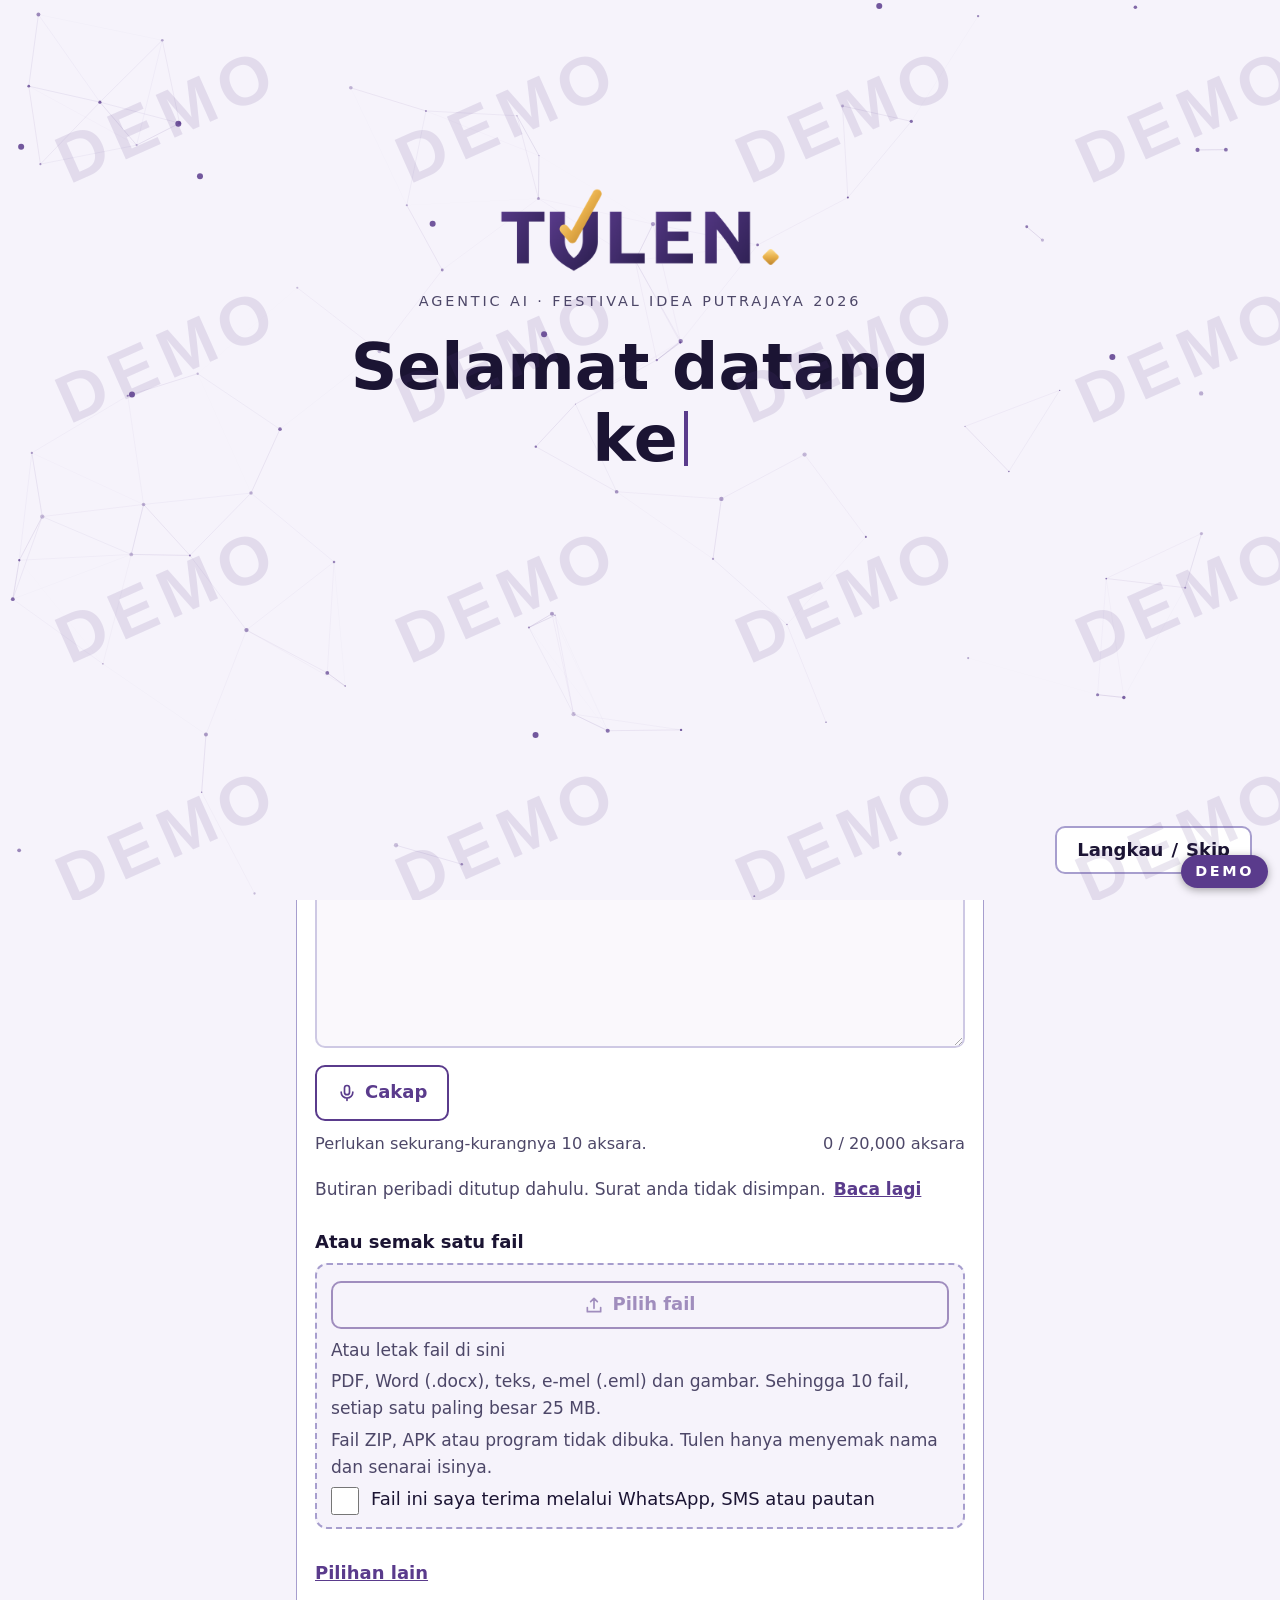
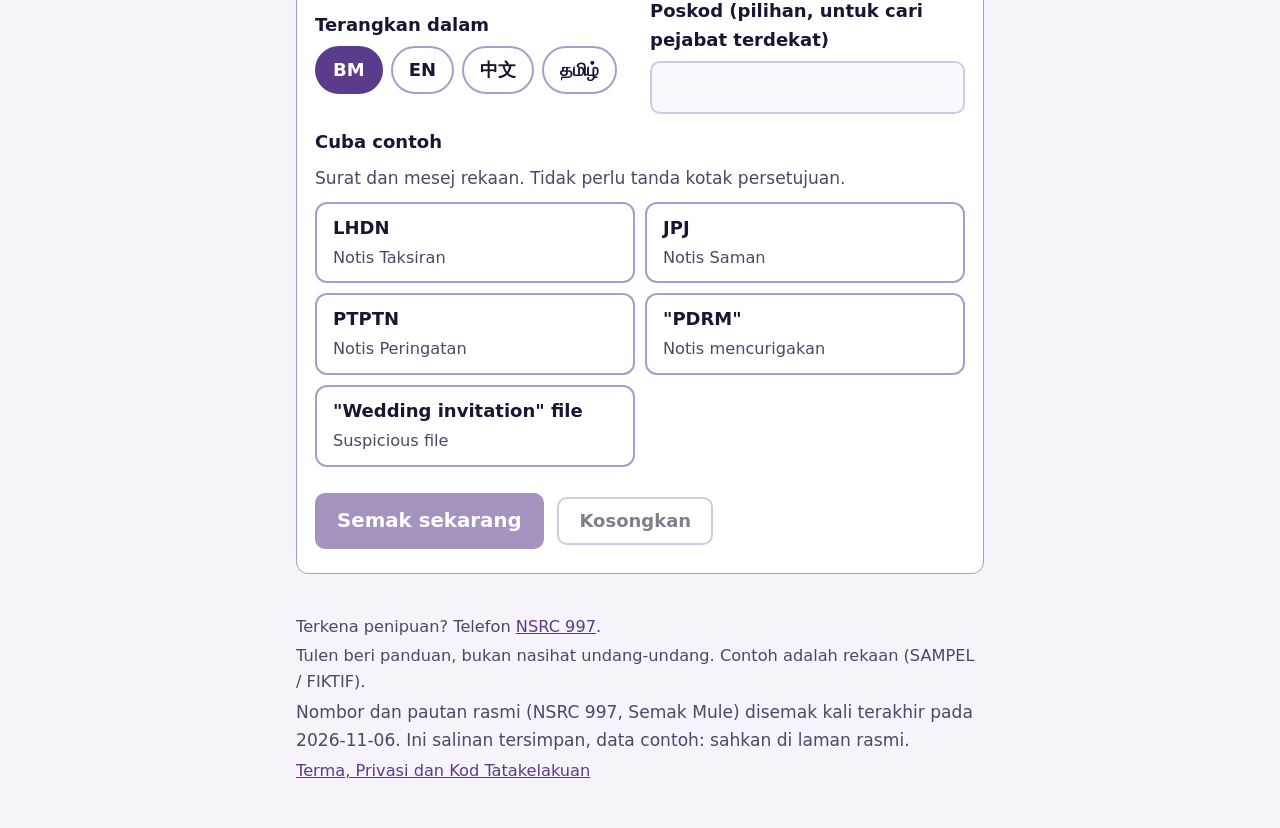
==== frontend/index.html @ dd9a8df6 "New Tulen wordmark logo, favicon set and share image; drop the name text next to the logo Header, in" ====
<!DOCTYPE html>
<html lang="ms" data-theme="light">
<head>
  <meta charset="UTF-8" />
  <meta name="viewport" content="width=device-width, initial-scale=1.0" />
  <title>Tulen</title>
  <meta name="description" content="Tampal surat, SMS atau WhatsApp yang merisaukan. Tulen cari tanda penipuan dan tunjuk apa yang perlu dibuat, dalam BM, English, 中文 atau தமிழ்." />
  <meta name="theme-color" content="#5a3b8c" />
  <link rel="manifest" href="manifest.webmanifest" />
  <meta property="og:type" content="website" />
  <meta property="og:site_name" content="Tulen" />
  <meta property="og:title" content="Tulen: semak surat dan mesej, kesan penipuan" />
  <meta property="og:description" content="Tampal surat, SMS atau WhatsApp yang merisaukan. Tulen cari tanda penipuan dan tunjuk apa yang perlu dibuat, dalam BM, English, 中文 atau தமிழ்." />
  <meta property="og:image" content="https://lkaixian.github.io/faham/assets/img/og-image.png" />
  <meta property="og:image:width" content="1200" />
  <meta property="og:image:height" content="630" />
  <meta property="og:image:alt" content="Logo Tulen: tulen atau tipu, semak dulu" />
  <meta property="og:url" content="https://lkaixian.github.io/faham/" />
  <meta name="twitter:card" content="summary_large_image" />
  <meta name="twitter:title" content="Tulen: semak surat dan mesej, kesan penipuan" />
  <meta name="twitter:description" content="Tampal surat, SMS atau WhatsApp yang merisaukan. Tulen cari tanda penipuan dan tunjuk apa yang perlu dibuat, dalam BM, English, 中文 atau தமிழ்." />
  <meta name="twitter:image" content="https://lkaixian.github.io/faham/assets/img/og-image.png" />
  <link rel="icon" href="assets/img/favicon-32.png" type="image/png" sizes="32x32" />
  <link rel="icon" href="assets/img/favicon-48.png" type="image/png" sizes="48x48" />
  <link rel="icon" href="assets/img/favicon-256.png" type="image/png" sizes="256x256" />
  <link rel="apple-touch-icon" href="assets/img/apple-touch-icon.png" />
  <link rel="stylesheet" href="assets/css/styles.css?v=5b8bf4bd" />
</head>
<body>
  <div id="intro" role="dialog" aria-modal="true" aria-label="Tulen">
    <canvas id="neural" aria-hidden="true"></canvas>
    <div class="intro-inner">
      <img class="logo logo-l" src="assets/img/tulen-wordmark-light.png" alt="Tulen logo" width="280" height="85" />
      <img class="logo logo-d" src="assets/img/tulen-wordmark-dark.png" alt="Tulen logo" width="280" height="85" />
      <div class="intro-kicker">Agentic AI · Festival Idea Putrajaya 2026</div>
      <h1 class="intro-title" aria-live="polite"><span id="typed"></span><span class="caret" aria-hidden="true"></span></h1>
      <p class="intro-sub" id="introSub"><b>Tulen atau tipu? Semak dulu.</b><br /><span lang="en">Is this letter or message genuine? Check it, see the evidence, and know what to do next.</span></p>
      <div class="intro-boot" id="boot" aria-hidden="true"></div>
      <div class="intro-actions" id="introActions">
        <button class="btn btn-primary btn-big" id="enterBtn" type="button"><span lang="ms">Masuk</span> / <span lang="en">Enter</span></button>
      </div>
    </div>
    <button class="btn btn-quiet skip-link" id="skipIntro" type="button"><span lang="ms">Langkau</span> / <span lang="en">Skip</span></button>
  </div>
  <a class="skip" href="#main" data-i18n="skip"></a>

  <header class="top">
    <div class="wrap bar">
      <a class="brand" href="#check"><img class="logo logo-l" src="assets/img/tulen-wordmark-light.png" alt="Tulen logo" width="132" height="40" /><img class="logo logo-d" src="assets/img/tulen-wordmark-dark.png" alt="Tulen logo" width="132" height="40" /></a>
      <div class="ctrls">
        <div class="chips uilang" id="uiChips" role="group" data-i18n-aria="ui_lang"></div>
        <div class="tools">
          <button class="btn btn-quiet" id="seniorBtn" type="button" aria-pressed="false">
            <svg viewBox="0 0 24 24" aria-hidden="true"><path d="M5 19 10 5h2l5 14M7 14h8M19 8v6m-3-3h6"/></svg>
            <span id="seniorLbl"></span>
          </button>
          <button class="btn btn-quiet" id="themeBtn" type="button" aria-pressed="false">
            <svg viewBox="0 0 24 24" aria-hidden="true"><path d="M21 13A9 9 0 1 1 11 3a7 7 0 0 0 10 10z"/></svg>
            <span id="themeLbl"></span>
          </button>
          <button class="btn btn-quiet" id="voiceBtn" type="button" aria-pressed="true">
            <svg viewBox="0 0 24 24" aria-hidden="true"><path d="M11 5 6 9H2v6h4l5 4V5z"/><path d="M15.5 8.5a5 5 0 0 1 0 7M19 5a10 10 0 0 1 0 14"/></svg>
            <span id="voiceLbl"></span>
          </button>
        </div>
      </div>
      <span class="mode" id="mode" role="status"></span>
    </div>
    <nav class="wrap" data-i18n-aria="nav_label">
      <a href="#check" data-i18n="nav_check"></a>
      <a href="#practice" data-i18n="nav_practice"></a>
      <a href="#dictionary" data-i18n="nav_dict"></a>
      <a href="#family" data-i18n="nav_family"></a>
      <a href="#call" data-i18n="nav_call"></a>
      <a href="#connect" data-i18n="nav_connect"></a>
      <a href="#about" data-i18n="nav_about"></a>
      <button class="btn paid-btn" id="paidBtn" type="button" data-i18n="pd_btn"></button>
    </nav>
  </header>

  <main class="wrap" id="main" tabindex="-1">

    <!-- ===== CHECK ===== -->
    <section class="view" id="view-check">
      <div id="checker">
        <div class="senior-banner" id="seniorBanner" role="group"><p id="seniorMsg"></p><button class="btn btn-secondary" id="seniorBannerBtn" type="button"></button></div>
        <h1 tabindex="-1" data-i18n="c_h1"></h1>
        <p class="lead" data-i18n="c_lead"></p>

        <div class="note warn" id="offlineNote" hidden><b data-i18n="off_b"></b> <span data-i18n="off_t"></span></div>

        <ol class="hint" id="hint">
          <li data-i18n="hint1"></li>
          <li data-i18n="hint2"></li>
          <li data-i18n="hint3"></li>
        </ol>

        <form id="form" class="card" novalidate>
          <label for="pasteBox" data-i18n="f_paste"></label>
          <textarea id="pasteBox" rows="7" maxlength="20000" aria-describedby="vhint cnt" data-i18n-ph="f_ph"></textarea>
          <button class="btn btn-secondary mic" id="micBtn" type="button" aria-pressed="false"><svg viewBox="0 0 24 24" aria-hidden="true"><rect x="9" y="3" width="6" height="11" rx="3"/><path d="M5 11a7 7 0 0 0 14 0M12 18v3"/></svg><span></span></button>
          <div class="meta"><span class="vh" id="vhint" role="status"></span><span class="cnt" id="cnt"></span></div>
          <p class="muted priv"><span data-i18n="f_priv"></span> <a href="#about" data-i18n="f_priv_a"></a></p>

          <!-- UPLOAD_START -->
          <span class="label" id="upLbl" data-i18n="f_file"></span>
          <div class="drop" id="drop" role="group" aria-labelledby="upLbl">
            <div class="upbtns">
              <button class="btn btn-secondary" id="chooseBtn" type="button"><svg viewBox="0 0 24 24" aria-hidden="true"><path d="M12 16V4m0 0-4 4m4-4 4 4M4 15v5h16v-5"/></svg><span data-i18n="u_choose"></span></button>
              <button class="btn btn-secondary photo-btn" id="photoBtn" type="button"><svg viewBox="0 0 24 24" aria-hidden="true"><path d="M4 8h3l2-3h6l2 3h3v12H4z"/><circle cx="12" cy="13" r="3.5"/></svg><span data-i18n="u_photo"></span></button>
            </div>
            <p class="muted dropnote" data-i18n="u_drop"></p>
            <p class="muted" id="upTypes"></p>
            <p class="muted" data-i18n="u_file_note"></p>
            <label class="tick"><input type="checkbox" id="viaChat" /><span data-i18n="u_chat"></span></label>
            <input type="file" id="fileBox" multiple hidden />
            <input type="file" id="photoBox" accept="image/*" capture="environment" hidden />
          </div>
          <ul class="files" id="fileList"></ul>
          <!-- UPLOAD_END -->

          <details class="ex" id="exBox">
          <summary data-i18n="ex_sum"></summary>
          <div class="row2">
            <div>
              <span class="label" id="langLbl" data-i18n="f_explain"></span>
              <div class="chips" id="langChips" role="group" aria-labelledby="langLbl"></div>
              <p class="muted" id="detectNote" role="status"></p>
            </div>
            <div>
              <label for="postBox" data-i18n="f_post"></label>
              <input type="text" id="postBox" inputmode="numeric" pattern="[0-9]{1,5}" maxlength="5" autocomplete="postal-code" />
            </div>
          </div>
          <span class="label" data-i18n="ex_h"></span>
          <p class="muted" data-i18n="ex_note"></p>
          <div class="examples" id="examples"></div>
          </details>

          <div class="consent" id="consentBlock" hidden>
            <label class="tick"><input type="checkbox" id="consentBox" /><span data-i18n="consent_t"></span></label>
            <details class="more">
              <summary data-i18n="priv_sum"></summary>
              <p data-i18n="priv_p"></p>
            </details>
          </div>

          <div class="errbox">
            <p class="err" id="formErr" role="alert"></p>
            <button class="btn btn-secondary" id="retryBtn" type="button" hidden data-i18n="btn_retry"></button>
          </div>
          <button class="btn btn-primary btn-big" id="checkBtn" type="submit" data-i18n="btn_check"></button>
          <button class="btn btn-quiet" id="clearInput" type="button" data-i18n="btn_clear"></button>
        </form>

        <div class="busy" id="busy" hidden>
          <p id="busyTxt" role="status"></p>
          <ol class="stages" id="stages" aria-hidden="true"></ol>
          <div class="prog" id="prog" hidden>
            <div class="bar-track" id="progBar" role="progressbar" aria-valuemin="0" aria-valuemax="100" aria-valuenow="0" aria-labelledby="busyTxt"><i id="progFill"></i></div>
            <p class="prog-pct" id="progPct" aria-hidden="true">0%</p>
            <ol class="prog-steps" id="progSteps"></ol>
          </div>
        </div>

      </div>

      <!-- result -->
      <div id="result" hidden></div>
    </section>

    <!-- ===== PRACTICE ===== -->
    <section class="view" id="view-practice" hidden>
      <h1 tabindex="-1" data-i18n="p_h1"></h1>
      <p class="lead" data-i18n="p_lead"></p>
      <div class="card">
        <p class="muted" id="pCount" role="status"></p>
        <div class="sms" id="pCard" lang="ms"></div>
        <div class="choices" id="pChoices">
          <button class="btn btn-secondary btn-big" type="button" data-a="legit" data-i18n="p_real"></button>
          <button class="btn btn-secondary btn-big" type="button" data-a="scam" data-i18n="p_scam"></button>
        </div>
        <div id="pFeedback" aria-live="polite"></div>
      </div>
      <div class="card">
        <p><b id="pScore">0 / 0</b> <span data-i18n="p_round"></span></p>
        <button class="btn btn-quiet" id="pRestart" type="button" data-i18n="p_new"></button>
      </div>
    </section>

    <!-- ===== DICTIONARY ===== -->
    <section class="view" id="view-dictionary" hidden>
      <h1 tabindex="-1" data-i18n="d_h1"></h1>
      <p class="lead" data-i18n="d_lead"></p>
      <div class="card">
        <h2 class="h3"><span data-i18n="d_level"></span> <span id="lvlName"></span></h2>
        <div class="bar-track" aria-hidden="true"><i id="lvlBar"></i></div>
        <p class="muted" id="lvlNext"></p>
        <p class="muted" data-i18n="d_earn"></p>
      </div>
      <label for="glossSearch" data-i18n="d_search"></label>
      <input type="search" id="glossSearch" data-i18n-ph="d_ph" />
      <p class="muted" id="glossCount" role="status"></p>
      <div id="glossGrid" class="gloss"></div>
    </section>

    <!-- ===== FAMILY ===== -->
    <section class="view" id="view-family" hidden>
      <h1 tabindex="-1" data-i18n="fa_h1"></h1>
      <p class="lead" data-i18n="fa_lead"></p>
      <div class="note"><b data-i18n="fa_note_b"></b> <span data-i18n="fa_note"></span></div>
      <div class="card">
        <label for="fLetter" data-i18n="fa_letter"></label>
        <select id="fLetter"></select>
        <label for="fLang" data-i18n="fa_lang"></label>
        <select id="fLang"></select>
        <p class="muted" id="fNote"></p>
        <h2 class="h3" data-i18n="fa_msg_h"></h2>
        <div class="msg" id="fMsg" lang="ms"></div>
        <button class="btn btn-primary" id="fCopy" type="button"><span data-i18n="fa_copy"></span></button>
        <button class="btn btn-secondary speak" id="fSpeak" type="button"><svg viewBox="0 0 24 24" aria-hidden="true"><path d="M11 5 6 9H2v6h4l5 4V5z"/><path d="M15.5 8.5a5 5 0 0 1 0 7M19 5a10 10 0 0 1 0 14"/></svg><span></span></button>
        <p class="muted" id="fVnote" role="status"></p>
      </div>
    </section>

    <!-- ===== CALL ===== -->
    <section class="view" id="view-call" hidden>
      <h1 tabindex="-1" data-i18n="cl_h1"></h1>
      <p class="lead" data-i18n="cl_lead"></p>
      <div id="callBody"></div>
    </section>

    <!-- ===== CONNECT ===== -->
    <section class="view" id="view-connect" hidden>
      <h1 tabindex="-1" data-i18n="cn_h1"></h1>
      <p class="lead" data-i18n="cn_lead"></p>
      <div id="connectBody"></div>
    </section>

    <!-- ===== ABOUT ===== -->
    <section class="view" id="view-about" hidden>
      <h1 tabindex="-1" data-i18n="a_h1"></h1>
      <p class="note warn" id="aboutReview" hidden data-i18n="a_review"></p>

      <h2 data-i18n="a_do_h"></h2>
      <p data-i18n="a_do_p"></p>

      <h2 data-i18n="a_cant_h"></h2>
      <ul>
        <li data-i18n="a_cant1"></li>
        <li data-i18n="a_cant2"></li>
        <li data-i18n="a_cant3"></li>
        <li data-i18n="a_cant4"></li>
      </ul>

      <h2 data-i18n="a_how_h"></h2>
      <p data-i18n="a_how_p"></p>
      <p><b data-i18n="a_signs_b"></b></p>
      <ul>
        <li data-i18n="a_sg1"></li>
        <li data-i18n="a_sg2"></li>
        <li data-i18n="a_sg3"></li>
        <li data-i18n="a_sg4"></li>
        <li data-i18n="a_sg5"></li>
        <li data-i18n="a_sg6"></li>
      </ul>
      <p data-i18n="a_three"></p>
      <p data-i18n="a_limits"></p>

      <h2 data-i18n="a_data_h"></h2>
      <ul>
        <li data-i18n="a_dt1"></li>
        <li data-i18n="a_dt2"></li>
        <li data-i18n="a_dt3"></li>
        <li data-i18n="a_dt4"></li>
        <li data-i18n="a_dt5"></li>
        <li data-i18n="a_dt7"></li>
      </ul>
      <button class="btn btn-secondary" id="clearData" type="button" data-i18n="a_clear"></button>
      <button class="btn btn-quiet" id="obAgain" type="button" data-i18n="ob_again"></button>
      <p class="muted" id="clearMsg" role="status"></p>

      <h2 id="privacy" data-i18n="pv_h"></h2>
      <ul>
        <li data-i18n="pv_1"></li>
        <li data-i18n="pv_2"></li>
        <li data-i18n="pv_3"></li>
        <li data-i18n="pv_4"></li>
        <li data-i18n="pv_5"></li>
        <li data-i18n="pv_6"></li>
      </ul>
      <p class="muted" data-i18n="pv_upd"></p>

      <h2 data-i18n="a_guid_h"></h2>
      <p data-i18n="a_guid_p"></p>

      <div class="note bad">
        <b data-i18n="a_paid_b"></b> <span data-i18n="a_paid"></span> <a href="tel:997">997</a>.
      </div>
    </section>
  </main>

  <footer class="wrap foot">
    <p><span data-i18n="foot_scam"></span> <a href="tel:997">NSRC 997</a>.</p>
    <p data-i18n="foot_disc"></p>
    <p class="muted" data-i18n="foot_src"></p>
    <p><a href="terms.html" data-i18n="tm_h1"></a></p>
    <div id="seniorFootBox" hidden><button class="btn btn-quiet" id="seniorFoot" type="button"></button></div>
  </footer>
  <dialog id="msgDlg" aria-labelledby="msgDlgH">
    <h2 id="msgDlgH"></h2>
    <div id="msgDlgBody"></div>
    <button class="btn btn-primary" id="msgDlgClose" type="button"></button>
  </dialog>
  <dialog id="exitDlg" aria-labelledby="exitDlgH">
    <h2 id="exitDlgH"></h2>
    <p id="exitDlgP"></p>
    <button class="btn btn-primary" id="exitStay" type="button" autofocus></button>
    <button class="btn btn-quiet" id="exitGo" type="button"></button>
  </dialog>
  <div class="ob" id="ob" role="dialog" aria-modal="true" aria-labelledby="obH" hidden></div>
  <div id="paid" role="dialog" aria-modal="true" aria-labelledby="pdH" hidden></div>
  <div id="toast" role="status" aria-live="polite"></div>

  <script src="assets/js/config.js?v=6788caad"></script>
  <script src="assets/js/data.js?v=9c902970"></script>
  <script src="assets/js/i18n.js?v=7ab87ffe"></script>
  <script src="assets/js/app.js?v=0f1fd268"></script>
  <script src="assets/js/intro.js?v=a92e6fae"></script>
</body>
</html>
---- frontend/assets/css/styles.css ----
/* Design decisions (public-service tool; ENERGY 1 / RHYTHM 2 / MOTION 1). One reason each.
   - System font stack: loads instantly on cheap phones, no third-party request, device fonts cover BM, Chinese and Tamil.
   - 18px base and 1.6 line height: older readers on small screens.
   - One deep teal accent (7:1 on white): calm and institutional; used only for actions, links and focus.
   - Red, amber and green-grey are reserved for verdicts and always sit beside an icon and words, never color alone.
   - Flat cards with one 12px radius, only around groups of related fields; the page itself stays plain.
   - Single 720px column, no sidebar or grid: one task per screen, easy to read aloud and to follow with a screen reader.
   - No gradients, blur, orbs or emoji; icons are inline SVG using currentColor so they follow the theme.
   - Tap targets are at least 48px (seniors, shaky hands) so thumbs and shaky hands hit them first time.
   - Motion (dial 2): short opacity fades between pages, one 220ms rise for the result, one ring on the verdict, smooth accordions,
     press feedback, toast fade, a calm 4-stage progress bar. Each explains state or confirms an action. All off under prefers-reduced-motion.
   - Dark theme is a swap of the color tokens below, not a second design.
*/
:root {
  --bg: #f6f3fb; --surface: #ffffff; --text: #1b1433; --muted: #4d4768; --line: #a79ece;
  --accent: #5a3b8c; --on-accent: #ffffff; --link: #5a3b8c; --plum: #2a1e4d; --lavender: #8b7cc7;
  --bad: #a3190f; --bad-bg: #fdecea; --warn: #7a4b00; --warn-bg: #fff3d1; --ok: #1d5a3a; --ok-bg: #e6f2ec;
  --r: 12px; --font: system-ui, -apple-system, "Segoe UI", Roboto, "Noto Sans", "Noto Sans SC", "PingFang SC", "Microsoft YaHei", "Noto Sans Tamil", "Latha", "Nirmala UI", sans-serif;
}
[data-theme="dark"] {
  --bg: #0e0b1d; --surface: #1a1433; --text: #ece9f7; --muted: #b7b0d6; --line: #675c9c;
  --accent: #a99be0; --on-accent: #150f2b; --link: #c9c2e3; --plum: #2a1e4d; --lavender: #8b7cc7;
  --bad: #ffb4ab; --bad-bg: #3b1a18; --warn: #ffd27a; --warn-bg: #3a2c0a; --ok: #8fdcb0; --ok-bg: #12301f;
}
* { box-sizing: border-box; }
html { font-size: 18px; -webkit-text-size-adjust: 100%; }
html { interpolate-size: allow-keywords; }
html[lang="zh"] body { line-height: 1.7; }
html[lang="ta"] body { line-height: 1.85; }
html[lang="ta"] h1 { font-size: 1.45rem; }
html[lang="ta"] h1, html[lang="ta"] h2 { line-height: 1.45; }
html[lang="ta"] .btn, html[lang="ta"] .chip, html[lang="ta"] .top nav a { line-height: 1.5; }
body { margin: 0; background: var(--bg); color: var(--text); font: 1rem/1.6 var(--font); }
[hidden] { display: none !important; }
a { color: var(--link); }
h1 { font-size: 1.7rem; line-height: 1.25; margin: 1.2rem 0 .5rem; }
h2 { font-size: 1.3rem; line-height: 1.3; margin: 1.8rem 0 .6rem; }
h2.h3 { font-size: 1.1rem; margin: .2rem 0 .6rem; }
p { margin: .5rem 0; }
.alt { display: block; font-size: 1.05rem; font-weight: 500; color: var(--muted); }
.lead { font-size: 1.05rem; }
.muted { color: var(--muted); font-size: .95rem; }
.wrap { max-width: 720px; margin: 0 auto; padding: 0 16px; }
.skip { position: absolute; left: -999px; top: 8px; background: var(--accent); color: var(--on-accent); padding: 10px 14px; border-radius: 8px; z-index: 10; }
.skip:focus { left: 8px; }
:focus-visible { outline: 3px solid var(--accent); outline-offset: 2px; }
[data-theme="dark"] :focus-visible { outline-color: #fff; }
main { padding-bottom: 32px; }
main:focus { outline: none; }
h1:focus, h2:focus { outline: none; }

/* header */
.top { background: var(--surface); border-bottom: 3px solid var(--lavender); }
.bar { display: flex; align-items: center; gap: 10px; min-height: 56px; flex-wrap: wrap; padding-block: 12px 8px; }
.brand { font-weight: 800; font-size: 1.3rem; letter-spacing: .04em; color: var(--accent); text-decoration: none; min-height: 48px; display: inline-flex; align-items: center; }
.brand { margin-right: auto; gap: 10px; }
.logo { height: 40px; width: auto; display: block; }
.logo-d, [data-theme="dark"] .logo-l { display: none; }
[data-theme="dark"] .logo-d { display: block; }
.mode { order: 3; flex-basis: 100%; display: flex; flex-wrap: wrap; gap: 6px; font-size: .85rem; color: var(--muted); padding-bottom: 6px; }
.pill { display: inline-flex; align-items: center; gap: 6px; padding: 2px 10px; border: 1px solid var(--line); border-radius: 999px; background: var(--bg); color: var(--text); }
.pill i { width: 9px; height: 9px; border-radius: 50%; background: var(--muted); flex: none; }
.pill[data-s="on"] i { background: var(--ok); }
.pill[data-s="off"] i { background: var(--warn); }
.top nav { display: flex; flex-wrap: wrap; gap: 4px; padding-bottom: 8px; }
.top nav a { min-height: 48px; display: inline-flex; align-items: center; padding: 0 12px; border-radius: 8px; text-decoration: none; color: var(--text); font-weight: 600; }
.top nav a[aria-current="page"] { background: var(--accent); color: var(--on-accent); }

/* buttons */
.btn { font: inherit; font-weight: 600; min-height: 48px; padding: 0 20px; border-radius: 10px; border: 2px solid transparent; cursor: pointer; display: inline-flex; align-items: center; justify-content: center; gap: 8px; margin: 6px 8px 6px 0; text-align: center; }
.btn svg { width: 20px; height: 20px; fill: none; stroke: currentColor; stroke-width: 2; stroke-linecap: round; stroke-linejoin: round; }
.btn-primary { background: var(--accent); color: var(--on-accent); }
.btn-secondary { background: transparent; color: var(--link); border-color: var(--accent); }
.btn-quiet { background: transparent; color: var(--text); border-color: var(--line); min-height: 48px; }
.btn-big { min-height: 56px; font-size: 1.1rem; }
.btn:disabled { opacity: .55; cursor: not-allowed; }
.bar .btn { margin: 0; }
.ctrls { display: flex; flex-direction: column; align-items: flex-end; gap: 6px; flex: 1 1 0; min-width: 0; }
.tools { display: flex; flex-wrap: wrap; justify-content: flex-end; gap: 6px; }   /* Easy mode, theme and voice stay together on their own row */
.ctrls .btn { min-height: 44px; padding: 0 12px; gap: 6px; }
@media (max-width: 520px) { .ctrls { flex-basis: 100%; align-items: flex-start; } .tools { justify-content: flex-start; } }
.uilang { gap: 6px; }
.uilang .chip { min-width: 44px; padding: 0 10px; }

/* form */
.card { background: var(--surface); border: 1px solid var(--line); border-radius: var(--r); padding: 18px; margin: 16px 0; }
label, .label { display: block; font-weight: 600; margin: 14px 0 6px; }
label:first-child { margin-top: 0; }
textarea, input[type="text"], input[type="search"], select { width: 100%; font: inherit; color: var(--text); background: var(--bg); border: 2px solid var(--line); border-radius: 10px; padding: 10px 12px; min-height: 48px; }
textarea { resize: vertical; }
input[type="file"] { width: 100%; font: inherit; }
input[type="file"]::file-selector-button { font: inherit; font-weight: 600; min-height: 48px; margin-right: 12px; padding: 0 16px; border-radius: 10px; border: 2px solid var(--accent); background: transparent; color: var(--link); cursor: pointer; }
textarea:disabled, input:disabled, select:disabled { opacity: .55; }
.row2 { display: grid; gap: 0 20px; }
@media (min-width: 600px) { .row2 { grid-template-columns: 1fr 1fr; } }
.chips { display: flex; flex-wrap: wrap; gap: 8px; }
.chip { font: inherit; font-weight: 600; min-height: 48px; min-width: 56px; padding: 0 16px; border-radius: 999px; border: 2px solid var(--line); background: transparent; color: var(--text); cursor: pointer; }
.chip[aria-pressed="true"] { background: var(--accent); border-color: var(--accent); color: var(--on-accent); }
.consent { margin-top: 16px; }
.tick { display: flex; gap: 12px; align-items: flex-start; font-weight: 400; margin: 0; }
.tick input { width: 28px; height: 28px; flex: none; margin: 2px 0 0; accent-color: var(--accent); }
.more { margin: 8px 0 0 40px; }
.more summary, details.more summary { cursor: pointer; min-height: 48px; display: flex; align-items: center; color: var(--link); text-decoration: underline; font-weight: 600; }
.err { color: var(--bad); font-weight: 600; margin: 12px 0 4px; }
.err:empty { display: none; }
.errbox .btn { margin-top: 0; }
.meta { display: flex; justify-content: space-between; gap: 12px; font-size: .9rem; margin: 4px 0 0; }
.vh { color: var(--muted); } .vh.warn { color: var(--warn); font-weight: 600; } .vh.good { color: var(--ok); }
.cnt { color: var(--muted); white-space: nowrap; }
textarea[aria-invalid="true"] { border-color: var(--warn); }
.hint { display: flex; flex-wrap: wrap; gap: 8px 20px; list-style: none; counter-reset: h; padding: 0; margin: 12px 0; }
.hint li { counter-increment: h; display: flex; align-items: center; gap: 8px; font-weight: 600; }
.hint li::before { content: counter(h); flex: none; width: 28px; height: 28px; border-radius: 50%; background: var(--accent); color: var(--on-accent); display: inline-flex; align-items: center; justify-content: center; font-size: .9rem; }

/* staged progress and skeletons */
.busy { padding: 8px 0 16px; }
.busy p { font-weight: 600; margin: 8px 0; }
.stages { list-style: none; display: grid; grid-template-columns: repeat(4, 1fr); gap: 6px; padding: 0; margin: 8px 0 14px; }
.stages li { border-top: 6px solid var(--line); padding-top: 4px; font-size: .85rem; color: var(--muted); transition: border-color .4s, color .4s; }
.stages li.done { border-color: var(--accent); }
.stages li.now { border-color: var(--accent); color: var(--text); font-weight: 700; }
.skel { height: 16px; border-radius: 8px; background: var(--line); opacity: .5; margin: 10px 0; animation: pulse 1.4s ease-in-out infinite; }
.skel.s2 { width: 80%; } .skel.s3 { width: 60%; }
@keyframes pulse { 50% { opacity: .22; } }
.note { border-left: 6px solid var(--accent); background: var(--surface); padding: 12px 16px; border-radius: 0 var(--r) var(--r) 0; margin: 16px 0; }
.note.warn { border-color: var(--warn); background: var(--warn-bg); color: var(--warn); }
.note.bad { border-color: var(--bad); background: var(--bad-bg); color: var(--bad); }
.note.bad a { color: inherit; font-weight: 700; }

/* examples */
details.ex { margin: 20px 0; }
details.ex > summary { cursor: pointer; min-height: 48px; display: flex; align-items: center; font-weight: 600; color: var(--link); text-decoration: underline; }
.examples { display: grid; gap: 10px; }
@media (min-width: 600px) { .examples { grid-template-columns: 1fr 1fr; } }
.example { font: inherit; text-align: left; min-height: 64px; padding: 10px 16px; border-radius: var(--r); border: 2px solid var(--line); background: var(--surface); color: var(--text); cursor: pointer; }
.example b { display: block; }
.example span { color: var(--muted); font-size: .9rem; }
.example:hover { border-color: var(--accent); }

/* verdict */
.verdict { display: flex; gap: 14px; align-items: flex-start; padding: 18px; border-radius: var(--r); border: 2px solid var(--c); border-left-width: 10px; background: var(--cb); color: var(--c); margin: 12px 0; }
.verdict svg, .ob-ico svg { width: 44px; height: 44px; flex: none; fill: none; stroke: currentColor; stroke-width: 2; stroke-linecap: round; stroke-linejoin: round; }
.verdict h1 { margin: 0 0 4px; font-size: 1.45rem; color: var(--c); }
.verdict p { margin: 0; color: var(--text); }
.v-likely_scam { --c: var(--bad); --cb: var(--bad-bg); }
.v-caution { --c: var(--warn); --cb: var(--warn-bg); }
.v-no_signals { --c: var(--ok); --cb: var(--ok-bg); }
.verdict.fresh { animation: ring .9s ease-out 1; }
@keyframes ring { from { box-shadow: 0 0 0 0 color-mix(in srgb, var(--c) 45%, transparent); } to { box-shadow: 0 0 0 10px transparent; } }
.rbar { position: sticky; top: 0; z-index: 5; display: flex; gap: 8px; padding: 8px 0; background: var(--bg); border-bottom: 1px solid var(--line); }
.rbar .btn { margin: 0; flex: 1; min-width: 0; padding: 0 12px; }
.vnote:empty { display: none; }
.next { border-width: 2px; border-color: var(--accent); }
.next-step { font-size: 1.15rem; font-weight: 600; margin: 4px 0 8px; }
.next .btn { margin-bottom: 0; }
.tag { display: inline-block; font-size: .8rem; font-weight: 700; border: 1px solid currentColor; border-radius: 6px; padding: 0 8px; margin-right: 8px; }

/* expandable groups */
details.grp { background: var(--surface); border: 1px solid var(--line); border-radius: var(--r); margin: 12px 0; }
details.grp > summary { list-style: none; cursor: pointer; min-height: 56px; padding: 0 18px; display: flex; align-items: center; justify-content: space-between; gap: 12px; }
details.grp > summary::-webkit-details-marker { display: none; }
details.grp > summary h2 { margin: 0; font-size: 1.15rem; }
details.grp > summary::after { content: ""; flex: none; width: .55em; height: .55em; border: solid var(--accent); border-width: 0 3px 3px 0; transform: rotate(45deg); transition: transform .2s; }
details.grp[open] > summary::after { transform: rotate(-135deg); }
.gbody { padding: 0 18px 14px; }
.gbody .btn { margin-bottom: 0; }

/* lists */
.reasons { list-style: none; padding: 0; margin: 0; }
.reasons li { display: flex; gap: 12px; padding: 12px 0; border-bottom: 1px solid var(--line); }
.reasons li:last-child { border: 0; }
.reasons svg { width: 26px; height: 26px; flex: none; fill: none; stroke: currentColor; stroke-width: 2; stroke-linecap: round; stroke-linejoin: round; margin-top: 2px; }
.r-risk svg, .r-risk .rk { color: var(--bad); }
.r-ok svg, .r-ok .rk { color: var(--ok); }
.r-info svg, .r-info .rk { color: var(--muted); }
.rk { display: block; font-weight: 700; font-size: .85rem; text-transform: uppercase; letter-spacing: .04em; }
ol.steps { padding-left: 1.4rem; margin: 8px 0; }
ol.steps li { padding: 4px 0 4px 4px; }
ol.steps li::marker { font-weight: 700; color: var(--accent); }
.facts { display: flex; flex-wrap: wrap; gap: 8px; margin: 12px 0; }
.fact { border: 1px solid var(--line); border-radius: 10px; padding: 6px 12px; background: var(--bg); }
.fact span { display: block; font-size: .8rem; color: var(--muted); }
.fact b { overflow-wrap: anywhere; }
.seg { display: flex; gap: 8px; margin: 8px 0; }
.seg .chip { flex: 1; border-radius: 10px; }
pre.draft, .msg { white-space: pre-wrap; overflow-wrap: anywhere; font: inherit; background: var(--bg); border: 1px solid var(--line); border-radius: 10px; padding: 12px; margin: 8px 0; }
.src { font-size: .9rem; color: var(--muted); margin-top: 12px; }
details.trace { border: 1px solid var(--line); border-radius: var(--r); background: var(--surface); padding: 0 16px; margin: 20px 0; }
details.trace summary { cursor: pointer; min-height: 48px; display: flex; align-items: center; font-weight: 600; }
.trace-list { list-style: none; padding: 0; font-size: .9rem; }
.trace-list li { padding: 6px 0; border-top: 1px solid var(--line); overflow-wrap: anywhere; }
.trace-list li.flag { color: var(--bad); }

/* practice, dictionary */
.sms { background: var(--bg); border: 1px solid var(--line); border-radius: 10px; padding: 14px; margin: 8px 0 12px; overflow-wrap: anywhere; }
.sms .from { font-size: .9rem; color: var(--muted); margin-bottom: 6px; }
.choices { display: flex; flex-wrap: wrap; gap: 4px; }
.choices .btn { flex: 1; min-width: 140px; }
.fb { border-left: 6px solid var(--c); background: var(--cb); padding: 12px 16px; border-radius: 0 var(--r) var(--r) 0; margin-top: 12px; }
.fb.right { --c: var(--ok); --cb: var(--ok-bg); }
.fb.wrong { --c: var(--bad); --cb: var(--bad-bg); }
.fb h3 { margin: 0 0 6px; font-size: 1.1rem; color: var(--c); }
.fb ul { margin: 6px 0; padding-left: 1.2rem; }
.bar-track { height: 12px; background: var(--bg); border: 1px solid var(--line); border-radius: 999px; overflow: hidden; }
.bar-track i { display: block; height: 100%; width: 0; background: var(--accent); }
.gloss { display: grid; gap: 10px; }
@media (min-width: 600px) { .gloss { grid-template-columns: 1fr 1fr; } }
.term { border: 1px solid var(--line); border-radius: var(--r); background: var(--surface); padding: 12px 16px; }
.term b { font-size: 1.1rem; }
.term small { display: block; color: var(--muted); }
.term.locked { background: transparent; border-style: dashed; color: var(--muted); }
.foot { padding: 20px 16px 40px; color: var(--muted); font-size: .9rem; }
.foot p { margin: 4px 0; }
#toast { position: fixed; left: 50%; bottom: 16px; transform: translate(-50%, 12px); max-width: 92vw; background: var(--text); color: var(--bg); padding: 12px 18px; border-radius: 10px; font-weight: 600; opacity: 0; pointer-events: none; z-index: 20; transition: opacity .2s, transform .2s; }
#toast.show { opacity: 1; transform: translate(-50%, 0); }

/* motion: purposeful only */
.view:not([hidden]), #checker:not([hidden]) { animation: fade .18s ease-out; }
#result:not([hidden]) { animation: rise .22s ease-out; }
@keyframes fade { from { opacity: 0; } }
@keyframes rise { from { opacity: 0; transform: translateY(8px); } }
.btn, .chip, .example { transition: transform .1s, background-color .15s, border-color .15s; }
.btn:active:not(:disabled), .chip:active, .example:active { transform: scale(.97); }
details.grp::details-content { height: 0; overflow: clip; transition: height .22s ease, content-visibility .22s allow-discrete; }
details.grp[open]::details-content { height: auto; }

@media (prefers-reduced-motion: reduce) {
  *, *::before, *::after { animation: none !important; transition: none !important; scroll-behavior: auto !important; }
  details.grp::details-content { transition: none; }
  #toast { transform: translateX(-50%); }
}

/* step flow and welcome dialog: one idea per screen, large targets */
.priv { display: flex; flex-wrap: wrap; align-items: center; gap: 0 8px; }
.priv a { display: inline-flex; align-items: center; min-height: 48px; font-weight: 600; }
.stepbar { margin: 12px 0 4px; }
.stepbar p { margin: 0 0 6px; font-weight: 700; }
.dots { display: flex; gap: 8px; list-style: none; padding: 0; margin: 0; }
.dots li { flex: 1; height: 8px; border-radius: 4px; background: var(--line); }
.dots li.on { background: var(--accent); }
.step { font-size: 1.1rem; }
.step .next-step { font-size: 1.3rem; }
.snav { display: flex; gap: 10px; margin: 16px 0; }
.snav .btn { flex: 1; margin: 0; min-height: 56px; font-size: 1.1rem; padding: 0 10px; }
.snav .btn-secondary { white-space: nowrap; }
.snav .btn-primary { flex: 1.6; }
.tap { width: 100%; margin: 12px 0 0; }
.alink { margin: 4px 0 0; }
.step details.more { margin: 8px 0 0; }
.ob { position: fixed; inset: 0; z-index: 30; background: var(--bg); overflow-y: auto; }
.ob .wrap { padding-top: 12px; }
.ob-ico { color: var(--accent); }
.ob-ico svg { width: 56px; height: 56px; }
.ob h2 { margin: 8px 0 8px; font-size: 1.5rem; }
.ob ul.ob-list { padding-left: 1.3rem; margin: 8px 0; font-size: 1.1rem; }
.ob ul.ob-list li { padding: 6px 0; }
.ob .tick { margin-top: 14px; }
.ob details.more { margin: 8px 0 0; }
.ob details.more > div { padding: 0 0 8px; }
.ob .call { display: flex; width: 100%; text-decoration: none; margin: 8px 0; }
@media (max-width: 420px) { .ob .chip { min-width: 48px; padding: 0 12px; } }
.step h2 { margin: 0 0 .6rem; font-size: 1.3rem; }
.ob .snav { position: sticky; bottom: 0; background: var(--bg); padding: 10px 0; margin: 0; border-top: 1px solid var(--line); }

/* files, summary list and Connect page: same tokens, same 48px targets */
.drop { border: 2px dashed var(--line); border-radius: var(--r); padding: 12px 14px; background: var(--bg); transition: border-color .15s, background-color .15s; }
.drop.over { border-color: var(--accent); background: var(--surface); }
.upbtns { display: flex; flex-wrap: wrap; gap: 4px; }
.upbtns .btn { flex: 1 1 200px; margin: 4px 0; }
.dropnote { margin: 4px 0 0; }
.drop .muted { margin: 4px 0; }
@media (pointer: coarse) { .dropnote { display: none; } }
@media (pointer: fine) { .photo-btn { display: none; } }
.files, .flist { list-style: none; padding: 0; margin: 10px 0 0; }
.file { display: flex; align-items: center; gap: 12px; padding: 10px 12px; margin: 8px 0; border: 1px solid var(--line); border-radius: var(--r); background: var(--surface); flex-wrap: wrap; }
.file.bad { border-color: var(--bad); }
.fico { flex: none; color: var(--accent); }
.fico svg, .fitem > svg { width: 36px; height: 36px; flex: none; fill: none; stroke: currentColor; stroke-width: 2; stroke-linecap: round; stroke-linejoin: round; }
.finfo { flex: 1 1 100px; min-width: 0; display: grid; gap: 2px; }
.finfo b, .fname { overflow-wrap: anywhere; }
.finfo .err { margin: 2px 0 0; font-size: .95rem; }
.file .btn { margin: 0; flex: none; padding: 0 12px; min-height: 48px; }
.file .btn svg { width: 18px; height: 18px; }
progress { width: 100%; height: 10px; accent-color: var(--accent); }
.eyebrow { margin: 14px 0 0; font-weight: 700; color: var(--muted); text-transform: uppercase; letter-spacing: .04em; font-size: .85rem; }
.bigsum { font-size: 1.6rem; margin: 4px 0 8px; }
.flist li { margin: 10px 0; }
.fitem { display: flex; gap: 14px; align-items: center; width: 100%; min-height: 64px; padding: 12px 14px; text-align: left; font: inherit; color: var(--c); background: var(--cb); border: 2px solid var(--c); border-left-width: 10px; border-radius: var(--r); }
button.fitem { cursor: pointer; }
.fitem > span { display: grid; gap: 2px; min-width: 0; color: var(--text); }
.fitem b { color: var(--c); }
.fitem .why { margin-top: 4px; }
.v-skip { --c: var(--muted); --cb: var(--surface); }
.fname { font-weight: 400; }
.na { margin: 8px 0 0; padding: 12px 14px; border: 1px dashed var(--line); border-radius: 10px; color: var(--muted); }
.copybox { display: block; width: 100%; font: inherit; color: var(--text); background: var(--bg); border: 2px solid var(--line); border-radius: 10px; padding: 10px 12px; min-height: 48px; }
.code { font: .85rem/1.5 ui-monospace, Consolas, monospace; resize: vertical; }
#connectBody .btn-big { display: flex; text-decoration: none; margin: 12px 0 8px; }
#connectBody .card .btn { margin-top: 10px; }
.embed-note { margin: 8px 0 0; }
body[data-embed] main { padding-bottom: 8px; }
body[data-embed] h1 { margin-top: .6rem; }
.na b { display: block; }

/* message pane beside the result: evidence marks (risk / good sign / note) and the original file */
.hl { border-radius: 4px; padding: 1px 3px; color: var(--text); }
.hl-risk { background: var(--bad-bg); box-shadow: inset 0 -2px 0 var(--bad); }
.hl-ok { background: var(--ok-bg); box-shadow: inset 0 -2px 0 var(--ok); }
.hl-info { background: var(--warn-bg); box-shadow: inset 0 -2px 0 var(--warn); }
mark.hl.pulse { animation: markflash 1.4s ease-out; }
@keyframes markflash { 0%, 40% { outline: 3px solid var(--accent); outline-offset: 2px; } 100% { outline: 3px solid transparent; outline-offset: 2px; } }
.doclegend { display: flex; flex-wrap: wrap; gap: 8px; margin: 8px 0; font-size: .85rem; }
.doctext { white-space: pre-wrap; word-break: break-word; font: inherit; line-height: 1.7; margin: 0; padding: 12px; border: 1px solid var(--line); border-radius: 10px; max-height: 70vh; overflow: auto; }
.orig { width: 100%; border: 1px solid var(--line); border-radius: 10px; }
iframe.orig { height: 70vh; }
img.orig { max-height: 70vh; object-fit: contain; }
.seeit { min-height: 32px; padding: 2px 10px; margin-left: 6px; font-size: .85rem; text-decoration: underline; }
.docpane { margin-top: 16px; }
@media (min-width: 980px) {
  #main:has(#view-check:not([hidden]) #result.split:not([hidden])) { max-width: 1120px; }
  #result.split { display: grid; grid-template-columns: minmax(0, 1fr) minmax(0, 1fr); gap: 24px; align-items: start; }
  #result.split .docpane { position: sticky; top: 12px; margin-top: 0; }
}
@media (prefers-reduced-motion: reduce) { mark.hl.pulse { animation: none; outline: 3px solid var(--accent); } }

/* ---------- Welcome intro (first visit per session) ---------- */
#intro { position: fixed; inset: 0; z-index: 100; display: grid; place-items: center; text-align: center; background: var(--bg); transition: opacity .6s ease, visibility .6s ease; }
#intro.hide { opacity: 0; visibility: hidden; }
#intro.static, #intro.static.hide { transition: none; }
#neural { position: absolute; inset: 0; width: 100%; height: 100%; }
.intro-inner { position: relative; z-index: 1; display: flex; flex-direction: column; align-items: center; gap: 18px; padding: 24px; max-width: 720px; }
.intro-inner .logo { width: min(280px, 72vw); height: auto; }
.intro-kicker { font-size: .8rem; letter-spacing: .2em; text-transform: uppercase; color: var(--muted); }
.intro-title { margin: 0; font-size: clamp(2rem, 7vw, 3.6rem); line-height: 1.1; min-height: 1.2em; }
.intro-title .caret { display: inline-block; width: 4px; height: .85em; margin-left: 6px; background: var(--accent); vertical-align: -0.08em; animation: introBlink 1s steps(1) infinite; }
.intro-sub { margin: 0; font-size: 1.1rem; color: var(--muted); opacity: 0; transform: translateY(8px); transition: opacity .7s ease, transform .7s ease; }
.intro-sub b { color: var(--text); }
.intro-sub.show { opacity: 1; transform: none; }
.intro-boot { font-family: ui-monospace, Consolas, monospace; font-size: .85rem; color: var(--muted); min-height: 1.4em; }
.intro-actions { opacity: 0; transition: opacity .6s ease; }
.intro-actions.show { opacity: 1; }
.skip-link { position: absolute; right: 20px; bottom: 20px; z-index: 2; background: var(--surface); }
@keyframes introBlink { 50% { opacity: 0; } }
@media (prefers-reduced-motion: reduce) { .intro-title .caret { animation: none; } .intro-sub, .intro-actions { transition: none; } }
/* ---------- Safety tools: I already paid, Someone just called, voice input ---------- */
.paid-btn { background: var(--bad); color: #fff; border-color: var(--bad); margin-left: auto; }
#paid { position: fixed; inset: 0; z-index: 90; overflow: auto; background: var(--bg); padding: 16px 0 48px; }
#paid[hidden] { display: none; }
.paidcard .pstep { padding: 14px 0; border-top: 2px solid var(--line); }
.paidcard .pstep:first-of-type { border-top: 0; }
.script { margin: 8px 0 12px; padding: 14px 16px; border-left: 6px solid var(--accent); background: var(--surface); font-size: 1.1rem; }
.rowbtns { display: flex; gap: 12px; flex-wrap: wrap; }
.callq { font-size: 1.5rem; line-height: 1.35; margin: .4rem 0 1rem; }
.yn { display: grid; grid-template-columns: 1fr 1fr; gap: 14px; margin-bottom: 12px; }
.yn .btn { min-height: 72px; font-size: 1.5rem; }
.yn .yes { background: var(--bad); color: #fff; border-color: var(--bad); }
.yn .no { background: var(--surface); color: var(--text); border-color: var(--text); }
.callres .hangup { font-size: 2.2rem; line-height: 1.15; margin: .2rem 0 .6rem; }
.callres.c-scam { border: 4px solid var(--bad); }
.callres.c-scam .hangup { color: var(--bad); }
.callres.c-caution { border: 4px solid var(--warn); }
.mic { margin-top: 8px; min-height: 56px; }
@media (max-width: 480px) { .paid-btn { margin-left: 0; width: 100%; } }

/* ---------- easy (senior) mode: html[data-senior]. Bigger type, one thing per screen, nothing that is not needed ---------- */
.senior-banner { display: flex; flex-wrap: wrap; align-items: center; gap: 8px 16px; justify-content: space-between; background: color-mix(in srgb, var(--accent) 10%, var(--surface)); border: 1px solid var(--line); border-radius: var(--r); padding: 10px 14px; margin: 18px 0 18px; }
.senior-banner p { margin: 0; flex: 1 1 260px; font-weight: 600; }
.senior-banner .btn { margin: 0; }
html[data-senior] { font-size: 22px; }
html[data-senior] *, html[data-senior] *::before, html[data-senior] *::after { animation: none !important; transition: none !important; }
html[data-senior] .top nav, html[data-senior] .mode, html[data-senior] .docpane,
html[data-senior] .trace, html[data-senior] [data-act="all"], html[data-senior] [data-act="sum"],
html[data-senior] .hint, html[data-senior] .priv, html[data-senior] #exBox, html[data-senior] .meta,
html[data-senior] .dropnote, html[data-senior] #upTypes, html[data-senior] #view-check .lead, html[data-senior] .foot p + p + p { display: none !important; }
html[data-senior] .wrap { max-width: 680px; }
html[data-senior] #main:has(#view-check:not([hidden]) #result.split:not([hidden])) { max-width: 680px; }
html[data-senior] #result.split { display: block; }
html[data-senior] .btn { min-height: 68px; font-size: 1.1rem; padding: 0 24px; width: 100%; margin: 8px 0; }
html[data-senior] .bar .btn, html[data-senior] .ctrls .btn { width: auto; min-height: 56px; margin: 0; }
html[data-senior] .chip { min-height: 56px; min-width: 64px; font-size: 1.1rem; }
html[data-senior] .upbtns { display: flex; flex-direction: column; gap: 4px; }
html[data-senior] textarea { min-height: 7.5rem; font-size: 1.1rem; }
html[data-senior] #view-check h1 { font-size: 1.9rem; line-height: 1.25; }
html[data-senior] .verdict h1 { font-size: 2rem; }
html[data-senior] .verdict p { font-size: 1.15rem; }
html[data-senior] .next-step { font-size: 1.35rem; line-height: 1.5; }
html[data-senior] .snav { display: flex; flex-direction: column-reverse; gap: 0; }
html[data-senior] .rbar { display: flex; flex-direction: column; }
html[data-senior] .stepbar p { font-size: 1.1rem; }
html[data-senior] .senior-banner { background: color-mix(in srgb, var(--lavender) 22%, var(--surface)); }
html[data-senior] .skip-link, html[data-senior] #intro .btn { width: auto; }
html[data-senior] .upbtns .btn { flex: none; }
html[data-senior] .rbar [data-act="again"], html[data-senior] .vnote { display: none; }
html[data-senior] textarea { height: 9rem; }

/* theme switch: circular reveal (app.js drives the clip-path); the old view stays underneath, unblended */
::view-transition-old(root), ::view-transition-new(root) { animation: none; mix-blend-mode: normal; }
::view-transition-old(root) { z-index: 1; }
::view-transition-new(root) { z-index: 2; }
html.theme-fade, html.theme-fade * { transition: background-color .4s ease, color .4s ease, border-color .4s ease, fill .4s ease, stroke .4s ease !important; }
@media (prefers-reduced-motion: reduce) { ::view-transition-group(*), ::view-transition-old(*), ::view-transition-new(*) { animation: none !important; } }

/* legal page */
#main h3 { font-size: 1.05rem; margin: 1.4em 0 .3em; }
#main h2 { margin-top: 1.8em; }
.toc ol { padding-left: 1.2em; }
.toc a { font-weight: 600; }
.tools .btn { flex: 1 1 auto; }

/* dialogs: message popup (easy mode) and the leave-easy-mode check */
dialog { width: min(92vw, 640px); max-height: 88vh; overflow: auto; border: 2px solid var(--line); border-radius: 14px; padding: 20px; background: var(--surface); color: var(--text); }
dialog::backdrop { background: rgba(0, 0, 0, .55); }
dialog h2 { margin-top: 0; }
dialog .btn { width: 100%; margin: 8px 0 0; }
dialog .doctext { max-height: 50vh; }
.hl.focus { outline: 3px solid var(--accent); outline-offset: 2px; font-weight: 700; }
html[data-senior] #seniorBannerBtn { display: none; }
html[data-senior] #seniorFootBox { margin-top: 28px; padding-top: 14px; border-top: 1px solid var(--line); }
html[data-senior] #seniorFoot { width: auto; min-height: 48px; font-size: .95rem; margin: 0; }
html[data-senior] #exitDlg .btn-quiet { margin-top: 24px; }

/* easy mode switch: header and page ease in, the button gives one ring (app.js adds .mode-pop for under a second).
   The ids make these win over the easy-mode rule that turns animations off. */
@keyframes modePop { from { opacity: 0; transform: translateY(10px) scale(.97); } to { opacity: 1; transform: none; } }
@keyframes modeRing { from { box-shadow: 0 0 0 0 color-mix(in srgb, var(--accent) 55%, transparent); } to { box-shadow: 0 0 0 16px transparent; } }
html.mode-pop .top { animation: modePop .45s ease-out both !important; }
html.mode-pop #main { animation: modePop .55s ease-out .08s both !important; }
html.mode-pop #seniorBtn { animation: modeRing .8s ease-out !important; }
@media (prefers-reduced-motion: reduce) { html.mode-pop .top, html.mode-pop #main, html.mode-pop #seniorBtn { animation: none !important; } }

/* ---------- DEMO watermark ----------
   The Agentic AI Challenge (rule 4.2) requires every displayed or submitted web app to carry a clear "DEMO" or "SAMPLE" watermark.
   A tiled diagonal mark plus a corner badge, on every page, under clicks and aria-hidden by the empty alt text. To remove it
   after the competition, delete this block (and the matching line in docs/COMPETITION.md). */
body::after { content: ""; position: fixed; inset: 0; z-index: 9998; pointer-events: none; background-image: url("data:image/svg+xml,%3Csvg xmlns='http://www.w3.org/2000/svg' width='340' height='240'%3E%3Ctext x='170' y='120' text-anchor='middle' dominant-baseline='middle' transform='rotate(-24 170 120)' font-family='Arial,Helvetica,sans-serif' font-weight='800' font-size='68' letter-spacing='8' fill='%235a3b8c' fill-opacity='.13'%3EDEMO%3C/text%3E%3C/svg%3E"); background-repeat: repeat; }
[data-theme="dark"] body::after { background-image: url("data:image/svg+xml,%3Csvg xmlns='http://www.w3.org/2000/svg' width='340' height='240'%3E%3Ctext x='170' y='120' text-anchor='middle' dominant-baseline='middle' transform='rotate(-24 170 120)' font-family='Arial,Helvetica,sans-serif' font-weight='800' font-size='68' letter-spacing='8' fill='%23c9c2e3' fill-opacity='.13'%3EDEMO%3C/text%3E%3C/svg%3E"); }
body::before { content: "DEMO"; content: "DEMO" / ""; position: fixed; right: 12px; bottom: 12px; z-index: 9999; pointer-events: none;
  padding: 5px 14px; border-radius: 999px; background: var(--accent); color: var(--on-accent); font-weight: 800; font-size: .8rem; letter-spacing: .18em; box-shadow: 0 2px 8px rgba(0, 0, 0, .35); }

/* the one-line account of what the AI agent did, under the verdict */
.agent-line { margin: 8px 0 0; font-size: .95rem; font-weight: 600; color: var(--accent); }

/* the agent working, live: its thoughts, tool calls and findings as they happen */
.live { list-style: none; margin: 10px 0 0; padding: 12px; border: 1px solid var(--line); border-radius: 10px; background: var(--surface); font-size: .85rem; line-height: 1.5; max-height: 14rem; overflow: auto; }
.live li { padding: 4px 0; border-bottom: 1px dashed var(--line); animation: liveIn .25s ease-out; }
.live li:last-child { border: 0; }
.live .tag { display: inline-block; margin-right: 6px; padding: 0 8px; border-radius: 999px; background: var(--bg); border: 1px solid var(--line); font-weight: 700; font-size: .75rem; }
.live .k-bad, .live .flag { color: var(--bad); }
.live .k-ok { color: var(--ok); }
.live .k-warn { color: var(--warn); }
@keyframes liveIn { from { opacity: 0; transform: translateY(4px); } }
@media (prefers-reduced-motion: reduce) { .live li { animation: none; } }

/* the progress bar while the agent works, and the plain-language list of what it checked */
.prog { margin-top: 12px; }
.bar-track { height: 14px; background: var(--bg); border: 1px solid var(--line); border-radius: 999px; overflow: hidden; }
.bar-track i { display: block; height: 100%; width: 0; background: linear-gradient(90deg, var(--accent), var(--lavender)); border-radius: 999px; transition: width .6s ease-out; }
.prog-pct { margin: 6px 0 0; text-align: right; font-weight: 700; font-size: .85rem; color: var(--muted); }
.prog-steps, .did { list-style: none; margin: 8px 0 0; padding: 0; }
.prog-steps { max-height: 15rem; overflow: auto; }
.prog-steps li, .did li { display: flex; gap: 10px; align-items: flex-start; padding: 8px 0; border-bottom: 1px dashed var(--line); line-height: 1.45; }
.prog-steps li:last-child, .did li:last-child { border: 0; }
.prog-steps li { animation: liveIn .3s ease-out; }
.prog-steps svg, .did svg { width: 22px; height: 22px; flex: none; fill: none; stroke: currentColor; stroke-width: 2; stroke-linecap: round; stroke-linejoin: round; margin-top: 1px; }
.d-ok svg { color: var(--ok); } .d-warn svg { color: var(--warn); } .d-bad svg { color: var(--bad); } .d-info svg { color: var(--muted); }
.d-bad { color: var(--bad); }
.flow { list-style: none; margin: 10px 0 0; padding: 0; }
.flow > li { position: relative; display: flex; gap: 12px; padding-bottom: 14px; }
.flow > li:not(:last-child)::before { content: ""; position: absolute; left: 13px; top: 28px; bottom: 0; width: 2px; background: var(--line); }
.fl-n { flex: none; width: 28px; height: 28px; border-radius: 50%; display: grid; place-items: center; font-weight: 700; font-size: .85rem; color: var(--on-accent); background: var(--accent); }
.fl-warn .fl-n { background: var(--warn); } .fl-bad .fl-n { background: var(--bad); } .fl-ok .fl-n { background: var(--ok); }
.flow b { display: block; margin-top: 3px; }
.flow .did { margin-top: 2px; }
.agent-tech { margin-bottom: 10px; padding: 10px 12px; border-left: 3px solid var(--lavender); background: var(--bg); border-radius: 6px; }
html[data-senior] .prog-steps { display: none; }
html[data-senior] .prog-pct { font-size: 1.1rem; }
html[data-senior] #busyTxt { font-size: 1.3rem; }
@media (prefers-reduced-motion: reduce) { .bar-track i { transition: none; } .prog-steps li { animation: none; } }

/* phone portrait: compact header (brand + tools on one row, language row, one-line swipe nav), tighter cards */
@media (max-width: 520px) {
  .wrap { padding: 0 14px; }
  .bar { gap: 6px; padding-block: 6px 0; min-height: 0; }
  .ctrls { display: contents; }
  .tools { order: 1; flex-wrap: nowrap; gap: 4px; }
  .uilang { order: 2; flex-basis: 100%; }
  .uilang .chip { flex: 1; min-width: 0; padding: 0 6px; min-height: 44px; }
  .mode { order: 3; padding-bottom: 2px; font-size: .8rem; }
  .brand { min-height: 44px; font-size: 1.15rem; }
  .logo { height: 30px; }
  .ctrls .btn { padding: 0 10px; }
  #themeBtn span, #voiceBtn span { position: absolute; width: 1px; height: 1px; overflow: hidden; clip: rect(0 0 0 0); white-space: nowrap; }
  .top nav { flex-wrap: nowrap; overflow-x: auto; scroll-snap-type: x proximity; scroll-padding-inline: 14px; gap: 2px; padding-bottom: 6px; scrollbar-width: none; }
  .top nav::-webkit-scrollbar { display: none; }
  .top nav a { flex: none; scroll-snap-align: start; padding: 0 12px; white-space: nowrap; }
  h1 { font-size: 1.45rem; margin-top: .8rem; }
  h2 { font-size: 1.2rem; margin-top: 1.4rem; }
  .card { padding: 14px; margin: 12px 0; }
  .hint { flex-direction: column; gap: 6px; }
  .verdict { padding: 14px; gap: 10px; }
  .verdict svg { width: 36px; height: 36px; }
  details.grp > summary, .gbody { padding-inline: 14px; }
  .btn { margin-right: 0; }
  .snav { position: sticky; bottom: 0; background: var(--bg); padding: 8px 0; margin: 12px 0 0; z-index: 4; }
}
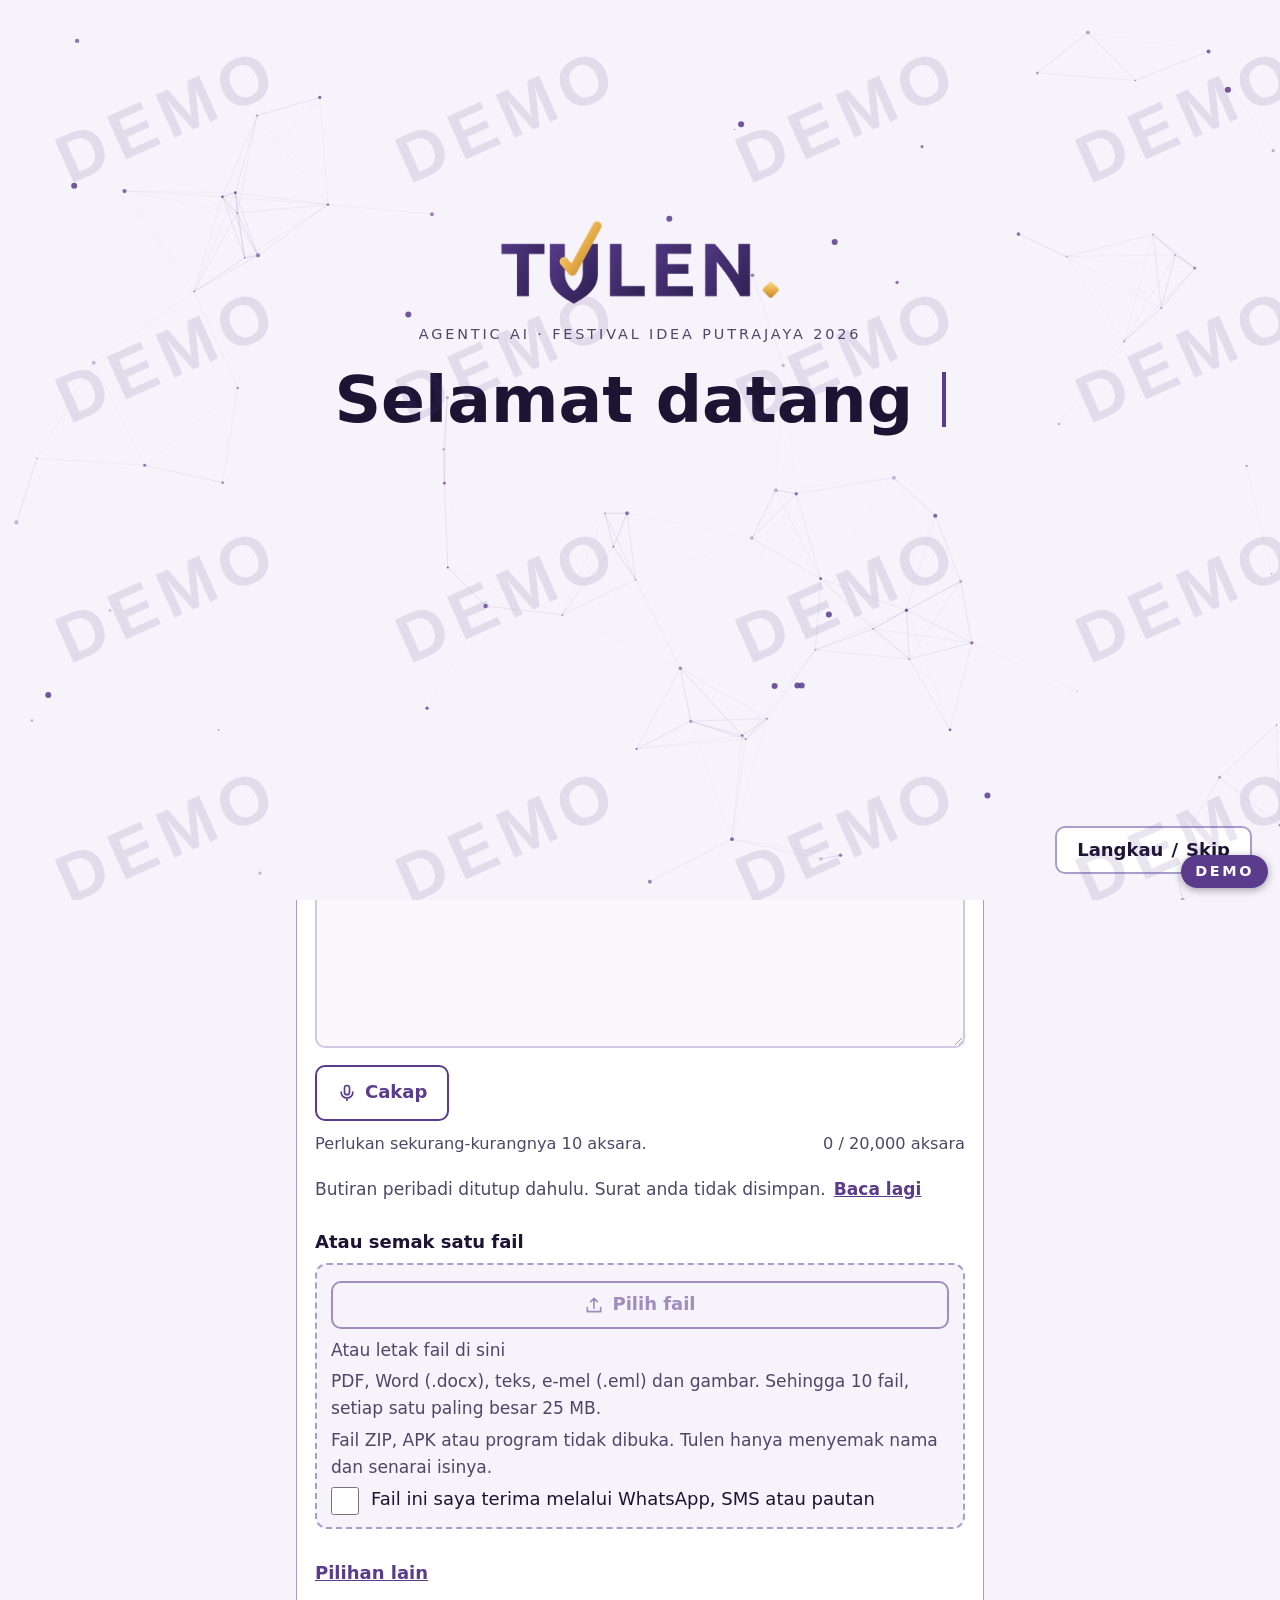
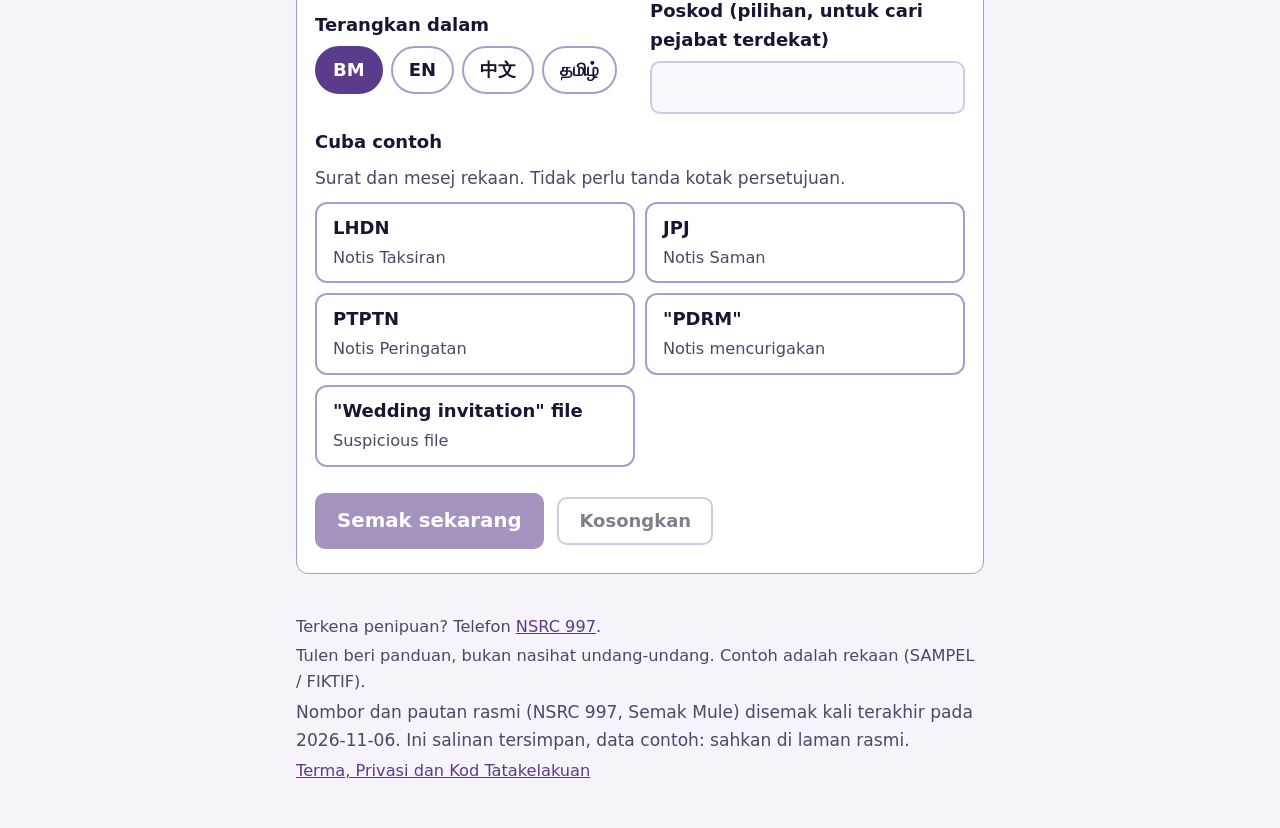
==== commit 2cb1781c: "RAR/7z get their own mild message; show file names with normal dots A plain .rar was reported as 'co" ====
--- a/frontend/index.html
+++ b/frontend/index.html
@@ -325,7 +325,7 @@
   <script src="assets/js/config.js?v=6788caad"></script>
   <script src="assets/js/data.js?v=9c902970"></script>
   <script src="assets/js/i18n.js?v=7ab87ffe"></script>
-  <script src="assets/js/app.js?v=0f1fd268"></script>
+  <script src="assets/js/app.js?v=c0ab0da4"></script>
   <script src="assets/js/intro.js?v=a92e6fae"></script>
 </body>
 </html>
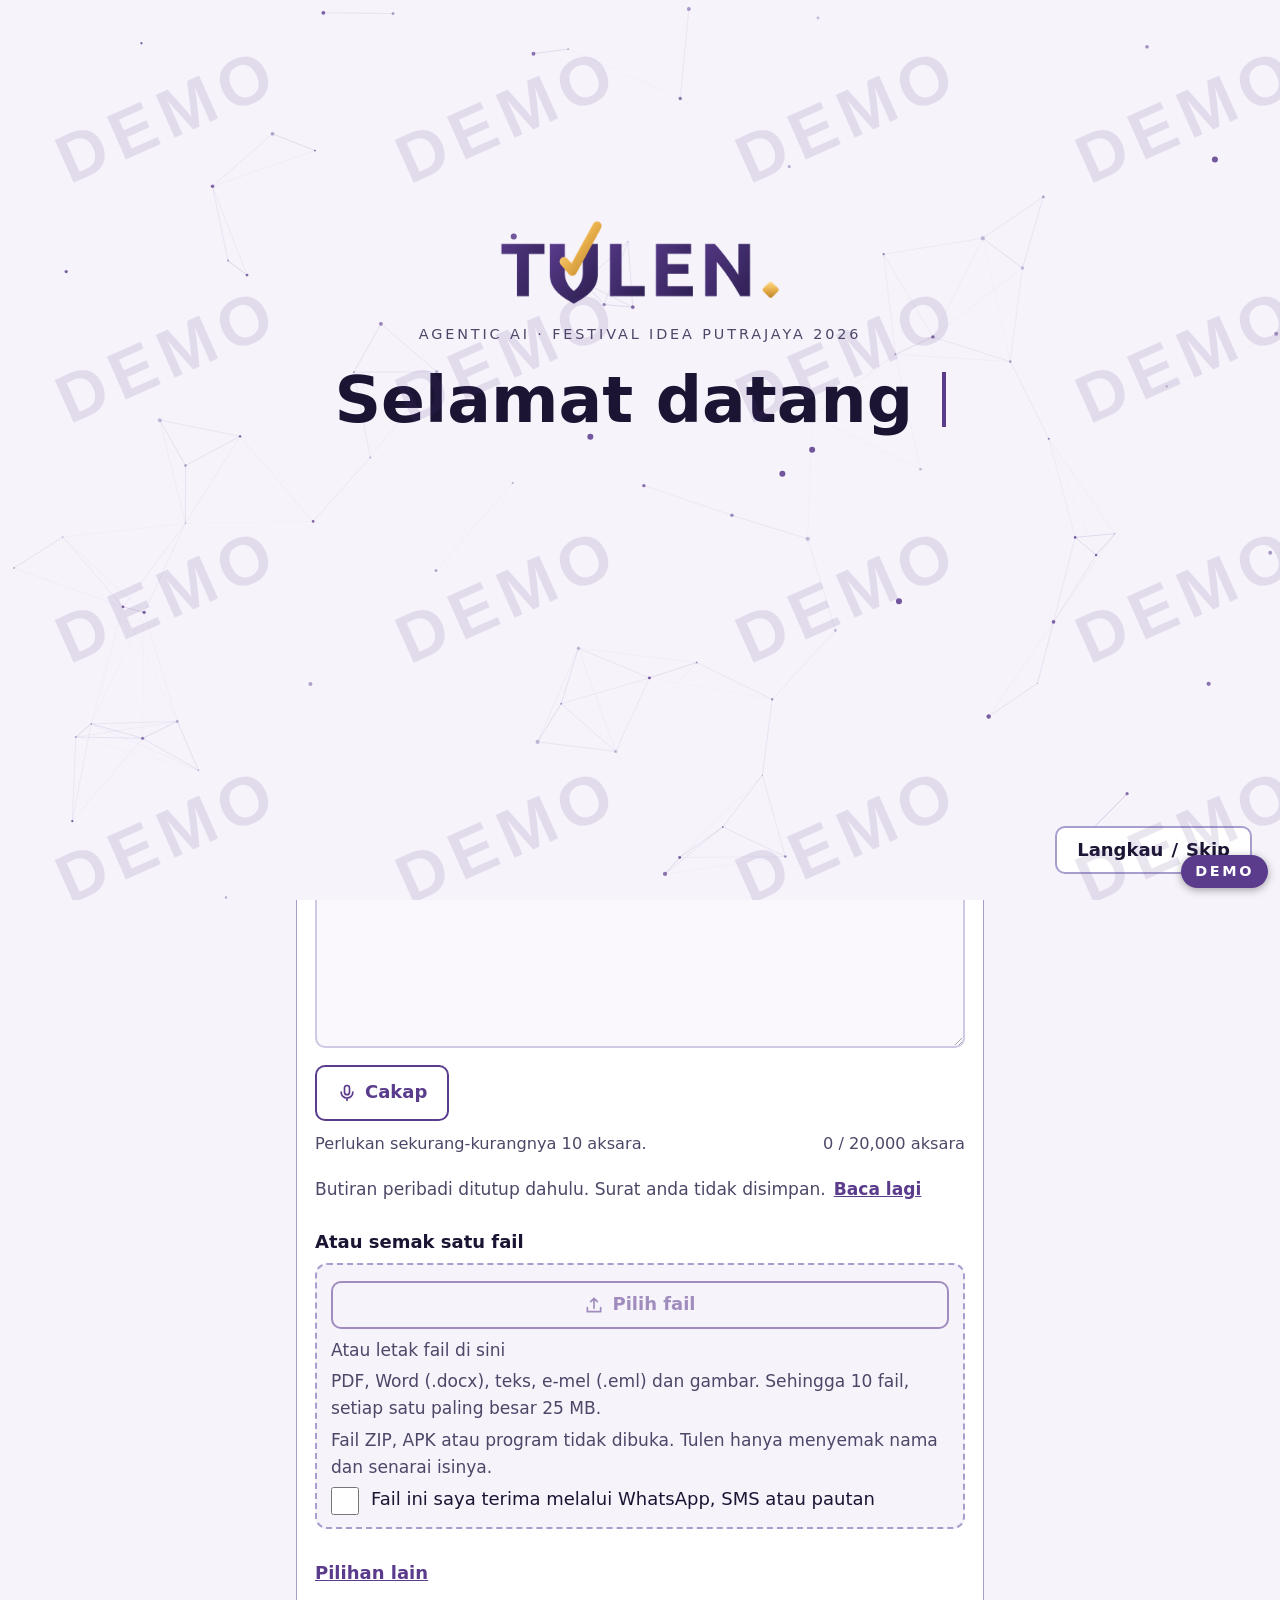
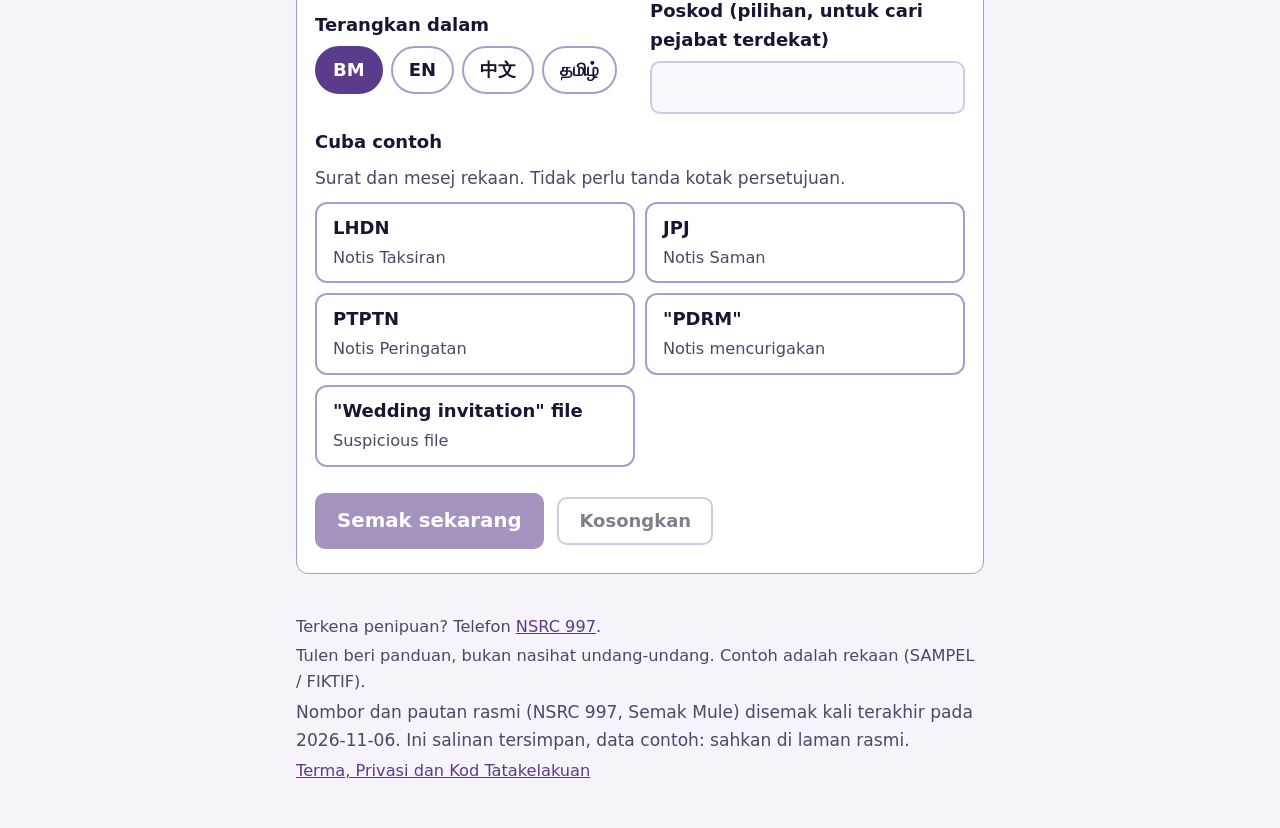
==== commit e54f3b04: "File checks: members read inside ZIPs, RAR listing, script and program readers, isolation, fingerpri" ====
--- a/frontend/index.html
+++ b/frontend/index.html
@@ -24,7 +24,7 @@
   <link rel="icon" href="assets/img/favicon-48.png" type="image/png" sizes="48x48" />
   <link rel="icon" href="assets/img/favicon-256.png" type="image/png" sizes="256x256" />
   <link rel="apple-touch-icon" href="assets/img/apple-touch-icon.png" />
-  <link rel="stylesheet" href="assets/css/styles.css?v=5b8bf4bd" />
+  <link rel="stylesheet" href="assets/css/styles.css?v=e5217224" />
 </head>
 <body>
   <div id="intro" role="dialog" aria-modal="true" aria-label="Tulen">
@@ -324,8 +324,8 @@
 
   <script src="assets/js/config.js?v=6788caad"></script>
   <script src="assets/js/data.js?v=9c902970"></script>
-  <script src="assets/js/i18n.js?v=7ab87ffe"></script>
-  <script src="assets/js/app.js?v=c0ab0da4"></script>
+  <script src="assets/js/i18n.js?v=ddbbcec9"></script>
+  <script src="assets/js/app.js?v=3430fcb1"></script>
   <script src="assets/js/intro.js?v=a92e6fae"></script>
 </body>
 </html>
--- a/frontend/assets/css/styles.css
+++ b/frontend/assets/css/styles.css
@@ -503,3 +503,4 @@
   .btn { margin-right: 0; }
   .snav { position: sticky; bottom: 0; background: var(--bg); padding: 8px 0; margin: 12px 0 0; z-index: 4; }
 }
+.fp { overflow-wrap: anywhere; font: .85rem/1.5 ui-monospace, Consolas, monospace; }
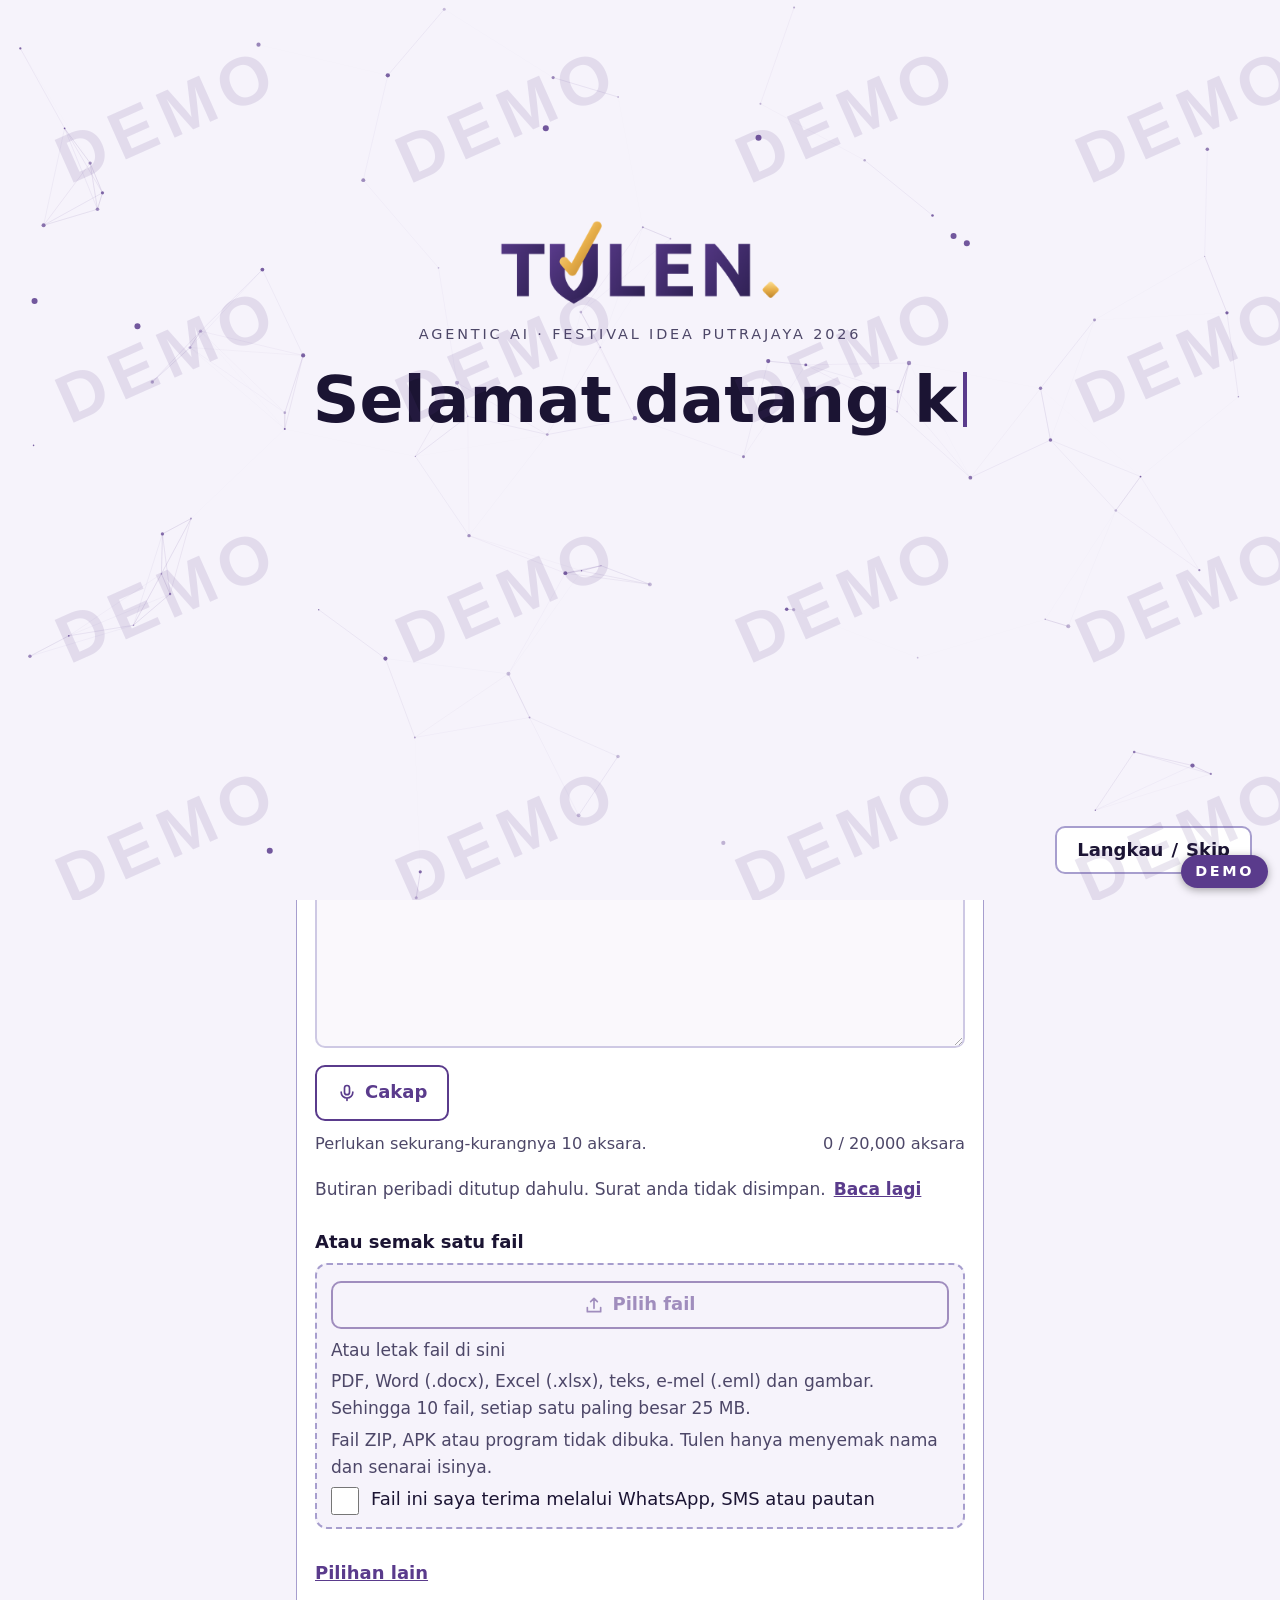
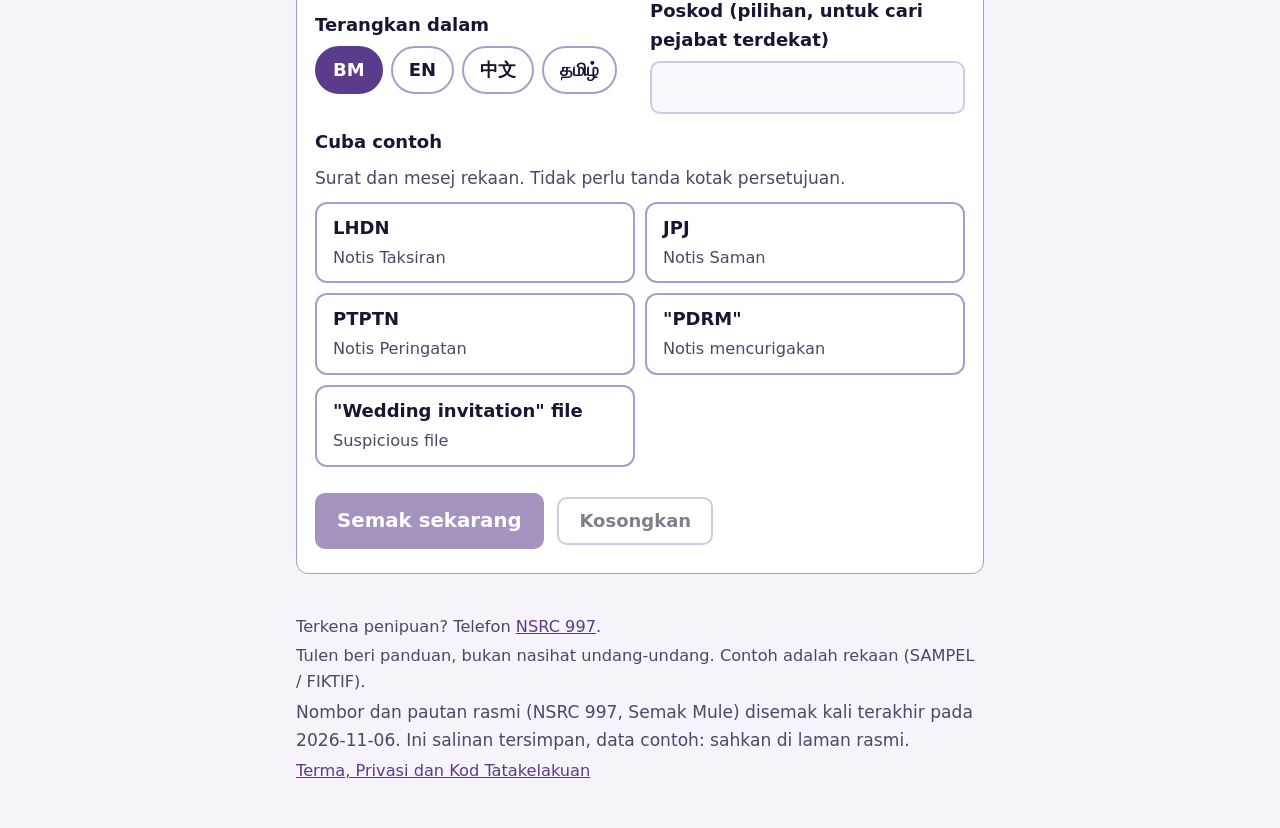
==== commit 217755be: "Files get their own flow (no AI agent); stop repeating agents; read xlsx; clearer VirusTotal note - " ====
--- a/frontend/index.html
+++ b/frontend/index.html
@@ -324,8 +324,8 @@
 
   <script src="assets/js/config.js?v=6788caad"></script>
   <script src="assets/js/data.js?v=9c902970"></script>
-  <script src="assets/js/i18n.js?v=ddbbcec9"></script>
-  <script src="assets/js/app.js?v=3430fcb1"></script>
+  <script src="assets/js/i18n.js?v=5098344b"></script>
+  <script src="assets/js/app.js?v=3aa7c175"></script>
   <script src="assets/js/intro.js?v=a92e6fae"></script>
 </body>
 </html>
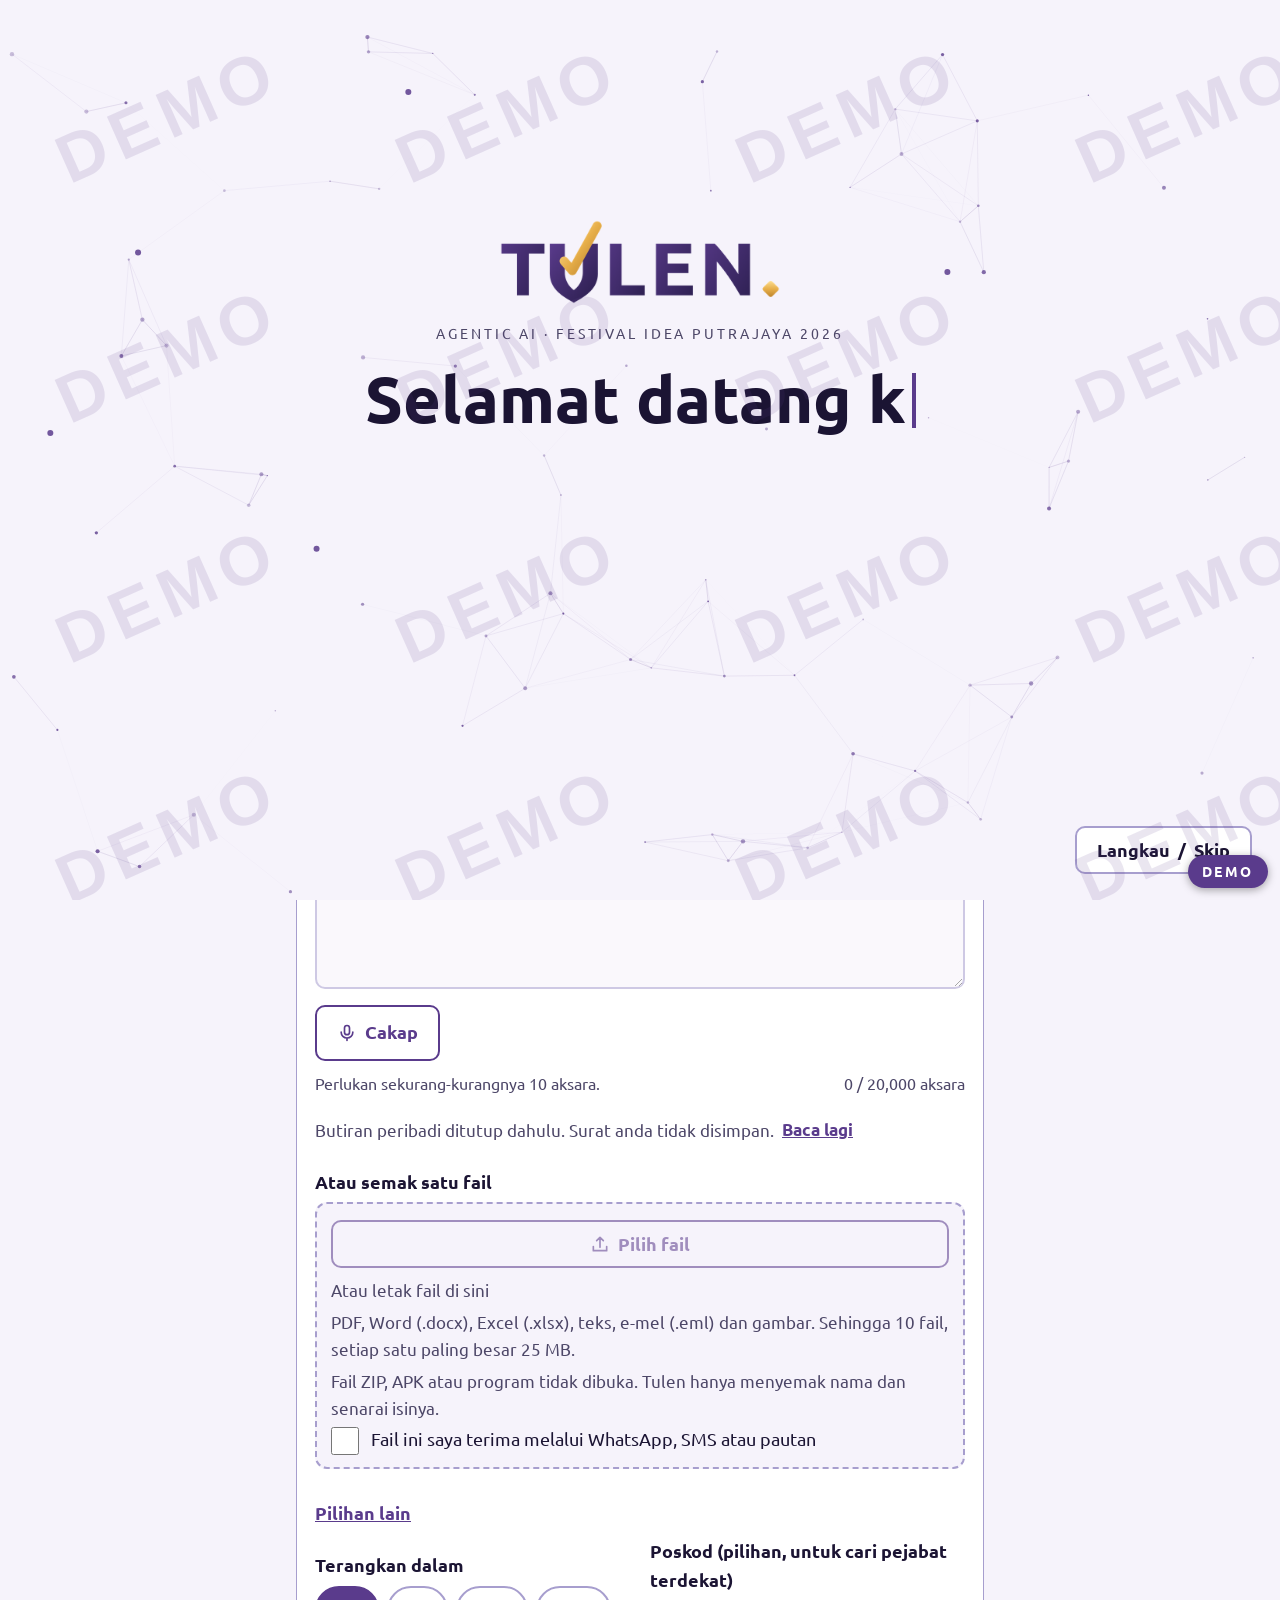
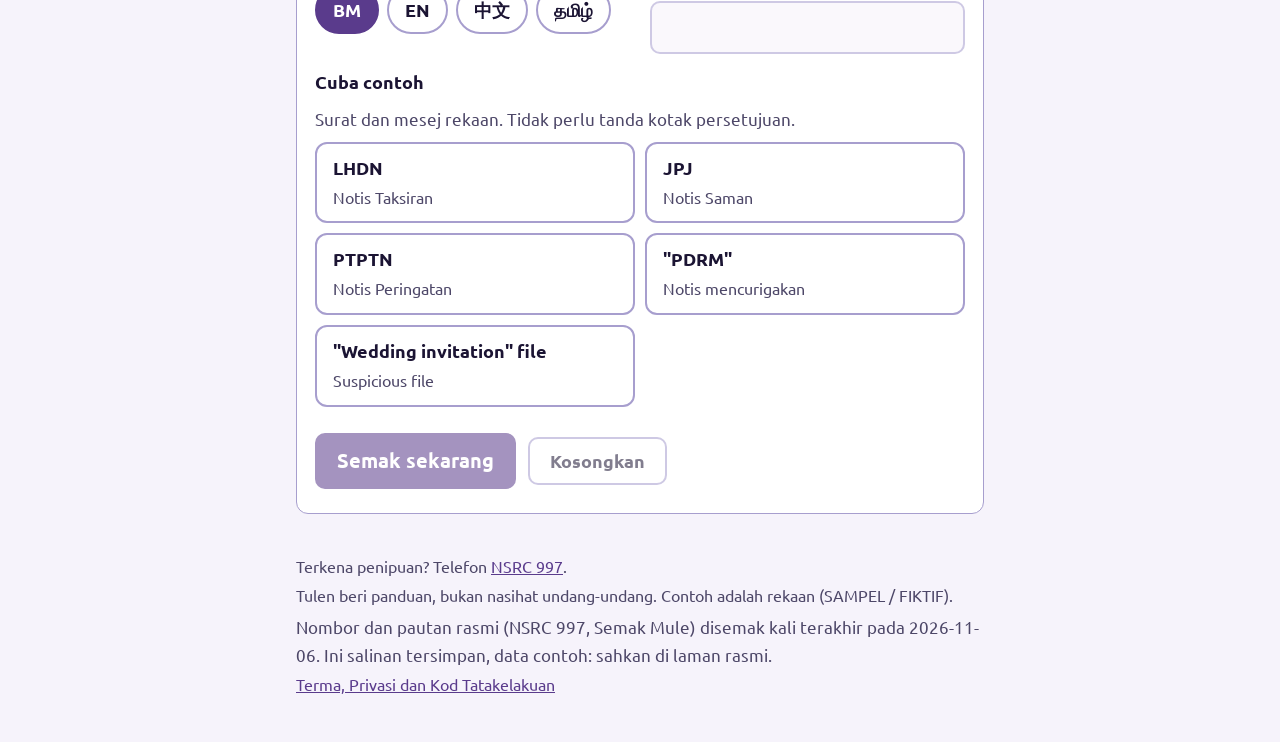
==== commit 392cbd9d: "Phone view: one big Menu button, full-screen menu sheet, red Already-paid strip, hero card, Ubuntu f" ====
--- a/frontend/index.html
+++ b/frontend/index.html
@@ -24,7 +24,10 @@
   <link rel="icon" href="assets/img/favicon-48.png" type="image/png" sizes="48x48" />
   <link rel="icon" href="assets/img/favicon-256.png" type="image/png" sizes="256x256" />
   <link rel="apple-touch-icon" href="assets/img/apple-touch-icon.png" />
-  <link rel="stylesheet" href="assets/css/styles.css?v=e5217224" />
+  <link rel="preload" href="assets/fonts/ubuntu-latin-400.woff2" as="font" type="font/woff2" crossorigin />
+  <link rel="preload" href="assets/fonts/ubuntu-latin-700.woff2" as="font" type="font/woff2" crossorigin />
+  <link rel="stylesheet" href="assets/css/fonts.css?v=2a12f096" />
+  <link rel="stylesheet" href="assets/css/styles.css?v=da99ca62" />
 </head>
 <body>
   <div id="intro" role="dialog" aria-modal="true" aria-label="Tulen">
@@ -47,6 +50,7 @@
   <header class="top">
     <div class="wrap bar">
       <a class="brand" href="#check"><img class="logo logo-l" src="assets/img/tulen-wordmark-light.png" alt="Tulen logo" width="132" height="40" /><img class="logo logo-d" src="assets/img/tulen-wordmark-dark.png" alt="Tulen logo" width="132" height="40" /></a>
+      <button class="menu-btn" id="menuBtn" type="button" aria-expanded="false" aria-controls="menuSheet"><svg viewBox="0 0 24 24" aria-hidden="true"><path d="M4 7h16M4 12h16M4 17h16"/></svg><span data-i18n="menu_btn"></span></button>
       <div class="ctrls">
         <div class="chips uilang" id="uiChips" role="group" data-i18n-aria="ui_lang"></div>
         <div class="tools">
@@ -67,16 +71,17 @@
       <span class="mode" id="mode" role="status"></span>
     </div>
     <nav class="wrap" data-i18n-aria="nav_label">
-      <a href="#check" data-i18n="nav_check"></a>
-      <a href="#practice" data-i18n="nav_practice"></a>
-      <a href="#dictionary" data-i18n="nav_dict"></a>
-      <a href="#family" data-i18n="nav_family"></a>
-      <a href="#call" data-i18n="nav_call"></a>
-      <a href="#connect" data-i18n="nav_connect"></a>
-      <a href="#about" data-i18n="nav_about"></a>
+      <a href="#check"><svg viewBox="0 0 24 24" aria-hidden="true"><circle cx="11" cy="11" r="6.5"/><path d="m16 16 4.5 4.5M8.5 11l2 2 3.5-4"/></svg><span data-i18n="nav_check"></span></a>
+      <a href="#practice"><svg viewBox="0 0 24 24" aria-hidden="true"><circle cx="12" cy="12" r="8"/><circle cx="12" cy="12" r="4"/><path d="M12 12h.01"/></svg><span data-i18n="nav_practice"></span></a>
+      <a href="#dictionary"><svg viewBox="0 0 24 24" aria-hidden="true"><path d="M5 4.5h10a3 3 0 0 1 3 3V20H8a3 3 0 0 1-3-3z"/><path d="M5 17a3 3 0 0 1 3-3h10"/></svg><span data-i18n="nav_dict"></span></a>
+      <a href="#family"><svg viewBox="0 0 24 24" aria-hidden="true"><circle cx="9" cy="8" r="3"/><circle cx="17" cy="9.5" r="2.3"/><path d="M3.5 19c.4-3.2 2.6-5 5.5-5s5.1 1.8 5.5 5M15 14.3c2.7-.4 4.9 1 5.5 4"/></svg><span data-i18n="nav_family"></span></a>
+      <a href="#call"><svg viewBox="0 0 24 24" aria-hidden="true"><path d="M6.5 4h3l1.5 4-2 1.3a11 11 0 0 0 5.7 5.7l1.3-2 4 1.5v3a2 2 0 0 1-2.2 2A15.5 15.5 0 0 1 4.5 6.2 2 2 0 0 1 6.5 4z"/></svg><span data-i18n="nav_call"></span></a>
+      <a href="#connect"><svg viewBox="0 0 24 24" aria-hidden="true"><path d="M10 14a4 4 0 0 0 5.7 0l3-3a4 4 0 0 0-5.7-5.7l-1 1M14 10a4 4 0 0 0-5.7 0l-3 3a4 4 0 0 0 5.7 5.7l1-1"/></svg><span data-i18n="nav_connect"></span></a>
+      <a href="#about"><svg viewBox="0 0 24 24" aria-hidden="true"><path d="M12 3 5 6v5.5c0 4.2 2.8 7.4 7 9 4.2-1.6 7-4.8 7-9V6z"/><path d="M12 11v4.5M12 8h.01"/></svg><span data-i18n="nav_about"></span></a>
       <button class="btn paid-btn" id="paidBtn" type="button" data-i18n="pd_btn"></button>
     </nav>
   </header>
+  <div class="paid-strip-wrap"><button class="paid-strip" id="paidStrip" type="button"><svg viewBox="0 0 24 24" aria-hidden="true"><path d="M12 3 2.5 20h19z"/><path d="M12 10v4.5M12 17.5h.01"/></svg><span data-i18n="menu_paid_strip"></span></button></div>
 
   <main class="wrap" id="main" tabindex="-1">
 
@@ -84,8 +89,10 @@
     <section class="view" id="view-check">
       <div id="checker">
         <div class="senior-banner" id="seniorBanner" role="group"><p id="seniorMsg"></p><button class="btn btn-secondary" id="seniorBannerBtn" type="button"></button></div>
-        <h1 tabindex="-1" data-i18n="c_h1"></h1>
-        <p class="lead" data-i18n="c_lead"></p>
+        <div class="hero">
+          <h1 tabindex="-1" data-i18n="c_h1"></h1>
+          <p class="lead" data-i18n="c_lead"></p>
+        </div>
 
         <div class="note warn" id="offlineNote" hidden><b data-i18n="off_b"></b> <span data-i18n="off_t"></span></div>
 
@@ -318,14 +325,27 @@
     <button class="btn btn-primary" id="exitStay" type="button" autofocus></button>
     <button class="btn btn-quiet" id="exitGo" type="button"></button>
   </dialog>
+  <div class="sheet" id="menuSheet" role="dialog" aria-modal="true" aria-labelledby="menuT" hidden>
+    <div class="sheet-in">
+      <div class="sheet-head">
+        <h2 id="menuT" data-i18n="menu_btn"></h2>
+        <button class="btn" id="menuClose" type="button"><svg viewBox="0 0 24 24" aria-hidden="true"><path d="M6 6l12 12M18 6 6 18"/></svg><span data-i18n="menu_close"></span></button>
+      </div>
+      <div id="slotNav"></div>
+      <p class="sheet-h" data-i18n="menu_lang"></p>
+      <div id="slotCtrls"></div>
+      <div id="slotMode"></div>
+    </div>
+  </div>
   <div class="ob" id="ob" role="dialog" aria-modal="true" aria-labelledby="obH" hidden></div>
   <div id="paid" role="dialog" aria-modal="true" aria-labelledby="pdH" hidden></div>
   <div id="toast" role="status" aria-live="polite"></div>
 
   <script src="assets/js/config.js?v=6788caad"></script>
   <script src="assets/js/data.js?v=9c902970"></script>
-  <script src="assets/js/i18n.js?v=5098344b"></script>
-  <script src="assets/js/app.js?v=3aa7c175"></script>
+  <script src="assets/js/i18n.js?v=5352ee0c"></script>
+  <script src="assets/js/app.js?v=06713146"></script>
+  <script src="assets/js/menu.js?v=fef34172"></script>
   <script src="assets/js/intro.js?v=a92e6fae"></script>
 </body>
 </html>
--- a/frontend/assets/css/fonts.css
+++ b/frontend/assets/css/fonts.css
@@ -0,0 +1,8 @@
+/* Ubuntu (SIL Ubuntu Font Licence 1.0), self-hosted so no visitor's address is sent to a font CDN. Latin only;
+   Chinese and Tamil fall back to the system fonts listed in --font. */
+@font-face { font-family: "Ubuntu"; font-style: normal; font-weight: 400; font-display: swap; src: url(../fonts/ubuntu-latin-ext-400.woff2) format("woff2"); unicode-range: U+0100-02BA, U+02BD-02C5, U+02C7-02CC, U+02CE-02D7, U+02DD-02FF, U+0304, U+0308, U+0329, U+1D00-1DBF, U+1E00-1E9F, U+1EF2-1EFF, U+2020, U+20A0-20AB, U+20AD-20C4, U+2113, U+2C60-2C7F, U+A720-A7FF; }
+@font-face { font-family: "Ubuntu"; font-style: normal; font-weight: 400; font-display: swap; src: url(../fonts/ubuntu-latin-400.woff2) format("woff2"); unicode-range: U+0000-00FF, U+0131, U+0152-0153, U+02BB-02BC, U+02C6, U+02DA, U+02DC, U+0304, U+0308, U+0329, U+2000-206F, U+20AC, U+2122, U+2191, U+2193, U+2212, U+2215, U+FEFF, U+FFFD; }
+@font-face { font-family: "Ubuntu"; font-style: normal; font-weight: 500; font-display: swap; src: url(../fonts/ubuntu-latin-ext-500.woff2) format("woff2"); unicode-range: U+0100-02BA, U+02BD-02C5, U+02C7-02CC, U+02CE-02D7, U+02DD-02FF, U+0304, U+0308, U+0329, U+1D00-1DBF, U+1E00-1E9F, U+1EF2-1EFF, U+2020, U+20A0-20AB, U+20AD-20C4, U+2113, U+2C60-2C7F, U+A720-A7FF; }
+@font-face { font-family: "Ubuntu"; font-style: normal; font-weight: 500; font-display: swap; src: url(../fonts/ubuntu-latin-500.woff2) format("woff2"); unicode-range: U+0000-00FF, U+0131, U+0152-0153, U+02BB-02BC, U+02C6, U+02DA, U+02DC, U+0304, U+0308, U+0329, U+2000-206F, U+20AC, U+2122, U+2191, U+2193, U+2212, U+2215, U+FEFF, U+FFFD; }
+@font-face { font-family: "Ubuntu"; font-style: normal; font-weight: 700; font-display: swap; src: url(../fonts/ubuntu-latin-ext-700.woff2) format("woff2"); unicode-range: U+0100-02BA, U+02BD-02C5, U+02C7-02CC, U+02CE-02D7, U+02DD-02FF, U+0304, U+0308, U+0329, U+1D00-1DBF, U+1E00-1E9F, U+1EF2-1EFF, U+2020, U+20A0-20AB, U+20AD-20C4, U+2113, U+2C60-2C7F, U+A720-A7FF; }
+@font-face { font-family: "Ubuntu"; font-style: normal; font-weight: 700; font-display: swap; src: url(../fonts/ubuntu-latin-700.woff2) format("woff2"); unicode-range: U+0000-00FF, U+0131, U+0152-0153, U+02BB-02BC, U+02C6, U+02DA, U+02DC, U+0304, U+0308, U+0329, U+2000-206F, U+20AC, U+2122, U+2191, U+2193, U+2212, U+2215, U+FEFF, U+FFFD; }
--- a/frontend/assets/css/styles.css
+++ b/frontend/assets/css/styles.css
@@ -1,11 +1,13 @@
 /* Design decisions (public-service tool; ENERGY 1 / RHYTHM 2 / MOTION 1). One reason each.
-   - System font stack: loads instantly on cheap phones, no third-party request, device fonts cover BM, Chinese and Tamil.
+   - Ubuntu (self-hosted, Latin only, 3 weights, about 220 KB): friendly and very legible for older readers; no third-party request.
+     Chinese and Tamil use the device fonts listed after it.
    - 18px base and 1.6 line height: older readers on small screens.
    - One deep teal accent (7:1 on white): calm and institutional; used only for actions, links and focus.
    - Red, amber and green-grey are reserved for verdicts and always sit beside an icon and words, never color alone.
    - Flat cards with one 12px radius, only around groups of related fields; the page itself stays plain.
    - Single 720px column, no sidebar or grid: one task per screen, easy to read aloud and to follow with a screen reader.
-   - No gradients, blur, orbs or emoji; icons are inline SVG using currentColor so they follow the theme.
+   - Gradients only in the phone layer (header, menu sheet, hero card, primary button), taken from the logo's plum and gold.
+     No blur, orbs or emoji; icons are inline SVG using currentColor so they follow the theme.
    - Tap targets are at least 48px (seniors, shaky hands) so thumbs and shaky hands hit them first time.
    - Motion (dial 2): short opacity fades between pages, one 220ms rise for the result, one ring on the verdict, smooth accordions,
      press feedback, toast fade, a calm 4-stage progress bar. Each explains state or confirms an action. All off under prefers-reduced-motion.
@@ -15,7 +17,7 @@
   --bg: #f6f3fb; --surface: #ffffff; --text: #1b1433; --muted: #4d4768; --line: #a79ece;
   --accent: #5a3b8c; --on-accent: #ffffff; --link: #5a3b8c; --plum: #2a1e4d; --lavender: #8b7cc7;
   --bad: #a3190f; --bad-bg: #fdecea; --warn: #7a4b00; --warn-bg: #fff3d1; --ok: #1d5a3a; --ok-bg: #e6f2ec;
-  --r: 12px; --font: system-ui, -apple-system, "Segoe UI", Roboto, "Noto Sans", "Noto Sans SC", "PingFang SC", "Microsoft YaHei", "Noto Sans Tamil", "Latha", "Nirmala UI", sans-serif;
+  --r: 12px; --font: "Ubuntu", system-ui, -apple-system, "Segoe UI", Roboto, "Noto Sans", "Noto Sans SC", "PingFang SC", "Microsoft YaHei", "Noto Sans Tamil", "Latha", "Nirmala UI", sans-serif;
 }
 [data-theme="dark"] {
   --bg: #0e0b1d; --surface: #1a1433; --text: #ece9f7; --muted: #b7b0d6; --line: #675c9c;
@@ -504,3 +506,82 @@
   .snav { position: sticky; bottom: 0; background: var(--bg); padding: 8px 0; margin: 12px 0 0; z-index: 4; }
 }
 .fp { overflow-wrap: anywhere; font: .85rem/1.5 ui-monospace, Consolas, monospace; }
+
+/* ---------- Phone layer (max-width 640px): one big Menu button, plum header, gold highlights ----------
+   Reasons: the old header was 320px tall on a phone and its page links scrolled sideways out of sight.
+   Now: a 64px sticky header, ONE "Menu" button (icon and word) that opens a full-screen sheet of big tiles,
+   a red "Already paid" strip that is always one tap away, and a hero card so the first screen says what to do.
+   Colours come from the logo: plum #2a1e4d and gold #f0b84a. Gold is for highlights only; text stays white on plum (13:1). */
+.menu-btn, .paid-strip-wrap, .sheet { display: none; }
+.top nav a svg { display: none; }
+.hero { display: contents; }
+@media (max-width: 640px) {
+  html { font-size: 19px; }
+  body { background: linear-gradient(180deg, #e7def6 0, var(--bg) 320px) no-repeat, var(--bg); }
+  [data-theme="dark"] body { background: linear-gradient(180deg, #241a47 0, var(--bg) 320px) no-repeat, var(--bg); }
+
+  /* header */
+  .top { position: sticky; top: 0; z-index: 30; background: var(--plum); border-bottom: 3px solid #f0b84a; }
+  .top .bar { flex-wrap: nowrap; min-height: 64px; padding-block: 6px; gap: 10px; }
+  .top .logo-l { display: none; }
+  .top .logo-d { display: block; height: 34px; }
+  .top .brand { min-height: 52px; }
+  .menu-btn { display: inline-flex; align-items: center; gap: 8px; min-height: 52px; padding: 0 18px; border: 0; border-radius: 16px; background: #f0b84a; color: #2a1e4d; font: 700 1.05rem/1 var(--font); cursor: pointer; box-shadow: 0 3px 0 #b8862a; }
+  .menu-btn svg { width: 26px; height: 26px; fill: none; stroke: currentColor; stroke-width: 2.6; stroke-linecap: round; }
+  .menu-btn:active { transform: translateY(2px); box-shadow: 0 1px 0 #b8862a; }
+  .menu-btn:focus-visible { outline: 3px solid #fff; outline-offset: 3px; }
+
+  /* always-reachable emergency strip */
+  .paid-strip-wrap { display: block; max-width: 720px; margin: 0 auto; padding: 12px 16px 0; }
+  .paid-strip { width: 100%; min-height: 56px; display: flex; align-items: center; justify-content: center; gap: 10px; border: 0; border-radius: 16px; background: #b3261e; color: #fff; font: 700 1.05rem/1.2 var(--font); cursor: pointer; box-shadow: 0 6px 14px rgba(179, 38, 30, .3); }
+  .paid-strip svg { width: 24px; height: 24px; fill: none; stroke: currentColor; stroke-width: 2.4; stroke-linecap: round; stroke-linejoin: round; flex: none; }
+  .paid-strip:focus-visible { outline: 3px solid var(--text); outline-offset: 3px; }
+
+  /* the menu sheet */
+  .sheet { display: block; position: fixed; inset: 0; z-index: 60; overflow-y: auto; overscroll-behavior: contain; background: linear-gradient(165deg, #241a47 0%, #3a2870 58%, #5a3b8c 100%); color: #fff; }
+  .sheet-in { max-width: 520px; margin: 0 auto; padding: 14px 16px 48px; }
+  .sheet-head { display: flex; align-items: center; justify-content: space-between; gap: 12px; min-height: 56px; }
+  .sheet-head h2 { margin: 0; color: #fff; font-size: 1.7rem; }
+  .sheet .btn { color: #fff; border-color: rgba(255, 255, 255, .55); background: rgba(255, 255, 255, .1); margin: 0; }
+  .sheet .btn:focus-visible, .sheet a:focus-visible, .sheet .chip:focus-visible { outline: 3px solid #f0b84a; outline-offset: 3px; }
+  .sheet-h { margin: 26px 0 10px; font-size: .95rem; font-weight: 700; letter-spacing: .06em; text-transform: uppercase; color: #cfc4ee; }
+  .sheet nav { display: grid; grid-template-columns: 1fr 1fr; gap: 12px; margin: 14px 0 0; padding: 0; max-width: none; }
+  .sheet nav a { display: flex; flex-direction: column; align-items: center; justify-content: center; gap: 8px; min-height: 108px; padding: 12px 8px; border-radius: 22px; border: 2px solid rgba(255, 255, 255, .25); background: rgba(255, 255, 255, .1); color: #fff; text-align: center; text-decoration: none; font-weight: 700; font-size: 1.05rem; line-height: 1.25; }
+  .sheet nav a svg { display: block; width: 34px; height: 34px; fill: none; stroke: #f0b84a; stroke-width: 2; stroke-linecap: round; stroke-linejoin: round; }
+  .sheet nav a:active { transform: scale(.98); }
+  .sheet nav a[aria-current="page"] { background: #f0b84a; border-color: #f0b84a; color: #2a1e4d; }
+  .sheet nav a[aria-current="page"] svg { stroke: #2a1e4d; }
+  .sheet nav .paid-btn { order: -1; grid-column: 1 / -1; min-height: 72px; margin: 0; border: 0; border-radius: 22px; background: #c62828; color: #fff; font-size: 1.2rem; box-shadow: 0 6px 16px rgba(0, 0, 0, .3); }
+  .sheet .ctrls { align-items: stretch; gap: 12px; flex: none; }
+  .sheet .uilang { display: grid; grid-template-columns: 1fr 1fr; gap: 10px; }
+  .sheet .chip { min-height: 56px; border-color: rgba(255, 255, 255, .45); color: #fff; font-size: 1.1rem; }
+  .sheet .chip[aria-pressed="true"] { background: #f0b84a; border-color: #f0b84a; color: #2a1e4d; }
+  .sheet .tools { display: grid; grid-template-columns: 1fr; gap: 10px; justify-content: stretch; }
+  .sheet .tools .btn { justify-content: flex-start; min-height: 58px; padding: 0 18px; font-size: 1.05rem; border-radius: 16px; }
+  .sheet .tools .btn[aria-pressed="true"] { background: rgba(240, 184, 74, .22); border-color: #f0b84a; }
+  .sheet .tools .btn svg { stroke: #f0b84a; flex: none; }
+  .sheet .tools { margin-top: 6px; }
+  .sheet .tools .btn span, .sheet #themeBtn span, .sheet #voiceBtn span { position: static; width: auto; height: auto; overflow: visible; clip: auto; white-space: normal; }   /* the earlier rule hides these two labels; elders need the words */
+  .sheet .mode { color: #d9d0f2; padding-top: 14px; }
+  .sheet .pill { background: rgba(255, 255, 255, .12); border-color: rgba(255, 255, 255, .3); color: #fff; }
+
+  /* first screen: say what to do */
+  .hero { display: block; position: relative; overflow: hidden; margin: 14px 0 8px; padding: 22px 20px 20px; border-radius: 26px; color: #fff; background: linear-gradient(135deg, #2a1e4d 0%, #4a3180 62%, #6b47b3 100%); box-shadow: 0 12px 26px rgba(42, 30, 77, .3); }
+  .hero::after { content: ""; position: absolute; right: -34px; top: -34px; width: 130px; height: 130px; border-radius: 50%; background: radial-gradient(circle, rgba(240, 184, 74, .6), rgba(240, 184, 74, 0) 70%); pointer-events: none; }
+  .hero h1 { position: relative; margin: 0 0 6px; color: #fff; font-size: 1.7rem; line-height: 1.2; }
+  .hero .lead { position: relative; margin: 0; color: #ece6fb; font-size: 1.05rem; }
+
+  /* cards and buttons */
+  h1 { font-size: 1.7rem; }
+  .card { border-radius: 22px; border-color: #cfc6e8; box-shadow: 0 8px 20px rgba(42, 30, 77, .08); }
+  [data-theme="dark"] .card { border-color: var(--line); box-shadow: none; }
+  [data-theme="light"] .btn-primary { background: linear-gradient(135deg, #5a3b8c, #7a52c0); box-shadow: 0 6px 14px rgba(90, 59, 140, .3); }
+  .btn { border-radius: 14px; }
+  #form .btn-primary { width: 100%; min-height: 62px; font-size: 1.2rem; margin-right: 0; }
+  #form .btn-secondary, #form .btn-quiet { min-height: 54px; }
+}
+@media (max-width: 640px) and (prefers-reduced-motion: no-preference) {
+  .menu-btn, .sheet nav a, .btn-primary { transition: transform .12s ease, box-shadow .12s ease; }
+  .sheet:not([hidden]) { animation: sheetIn .22s ease-out; }
+  @keyframes sheetIn { from { opacity: 0; transform: translateY(12px); } to { opacity: 1; transform: none; } }
+}
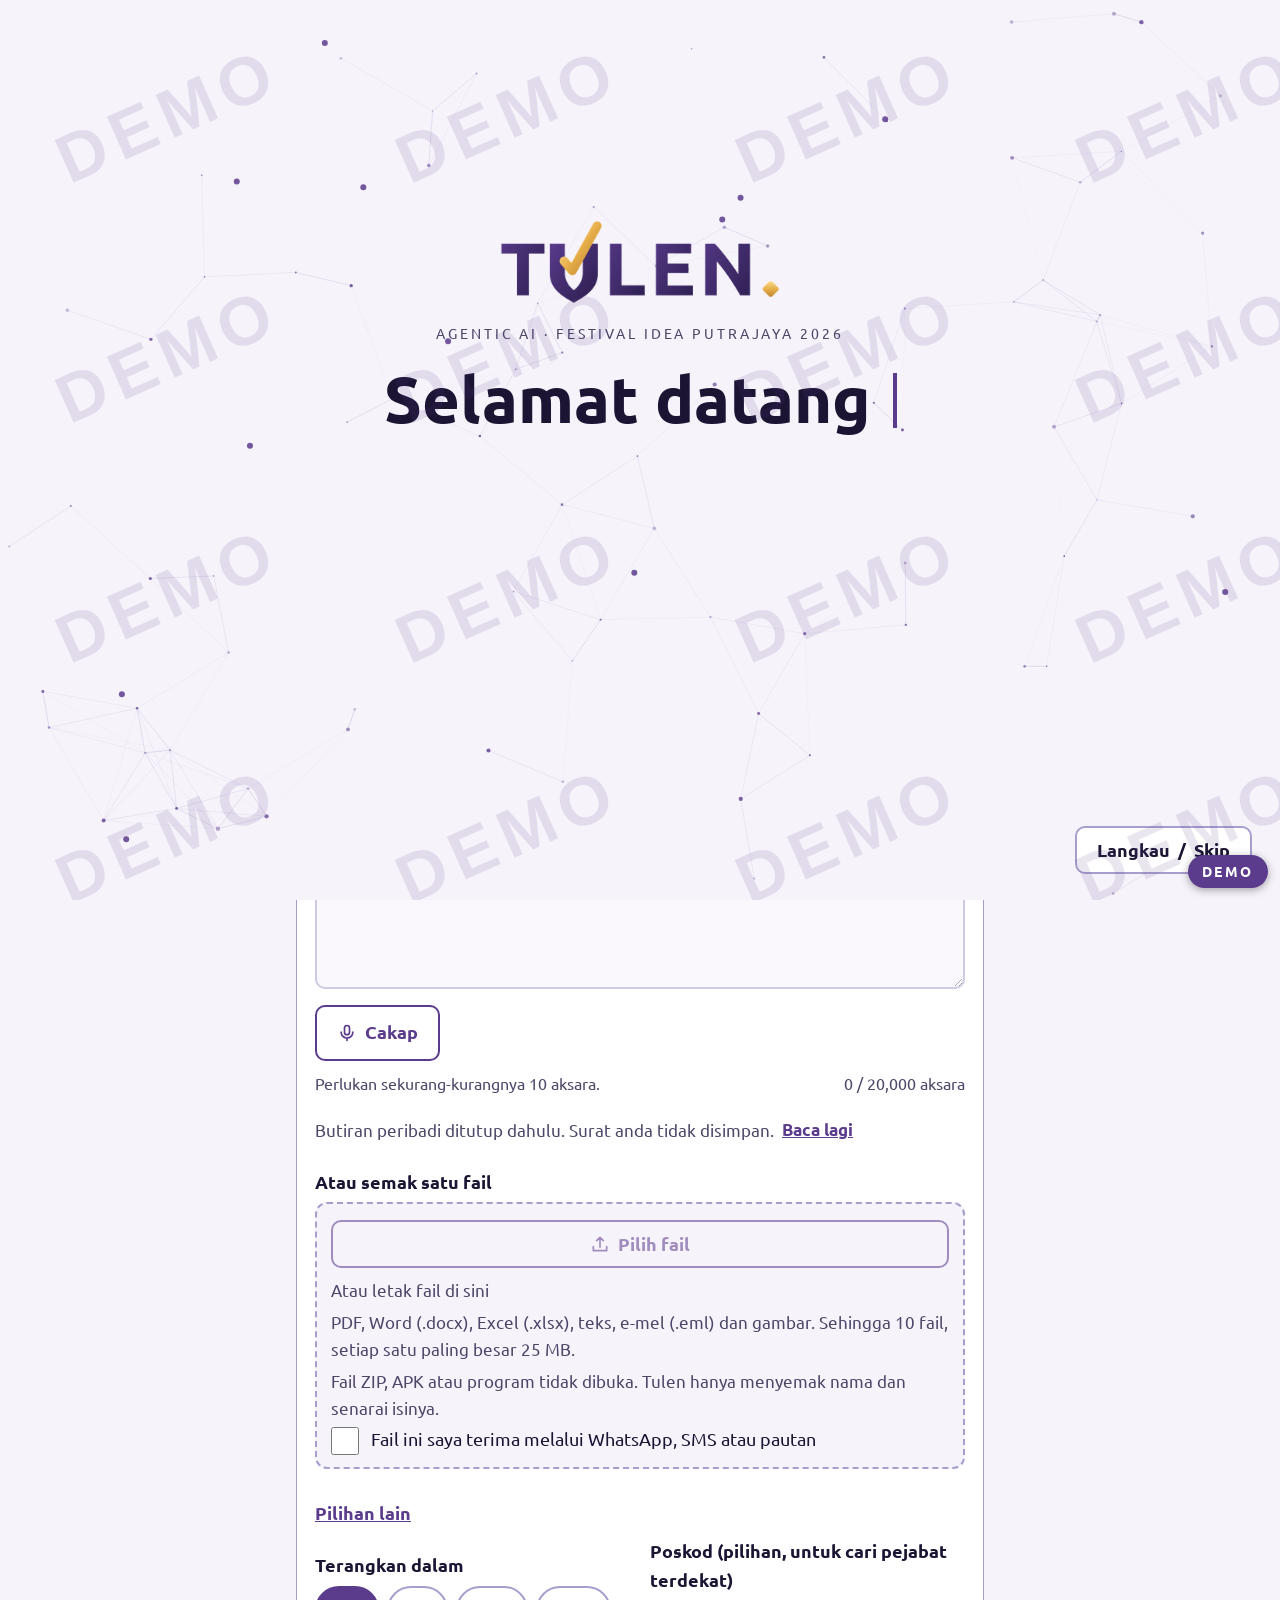
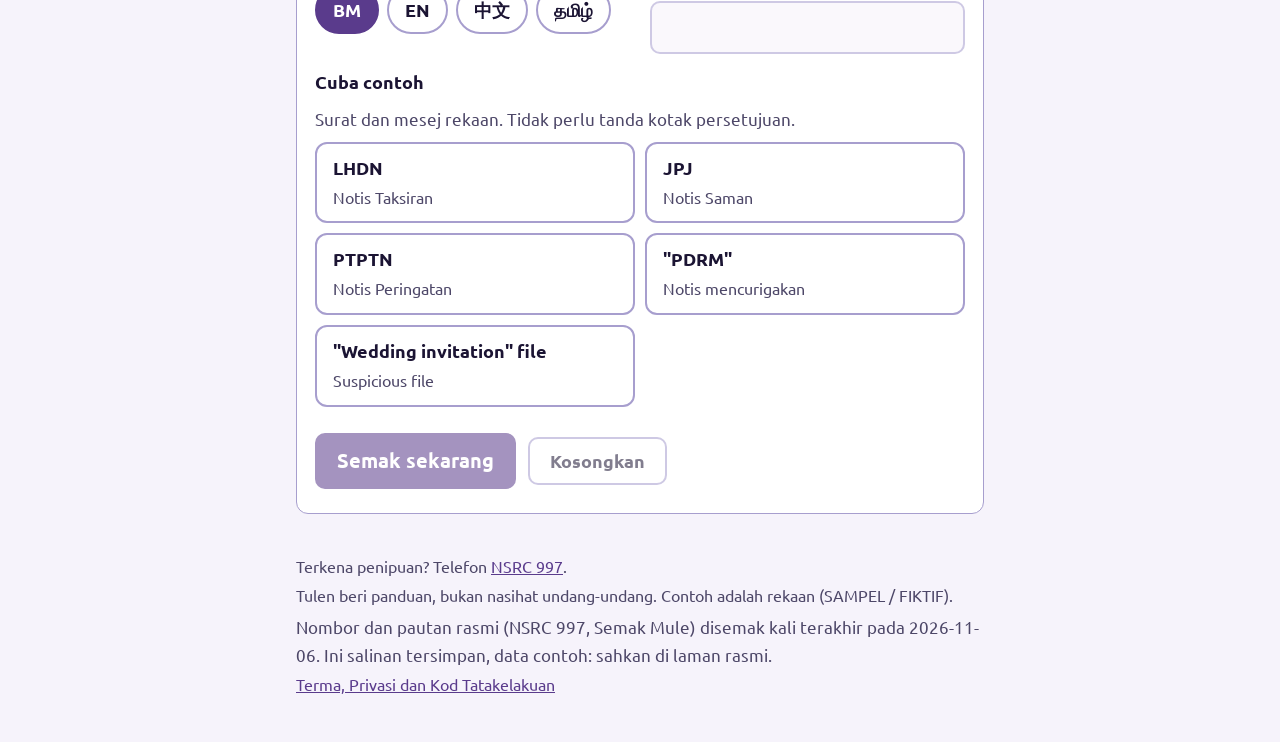
==== commit 564764f0: "Phone header: hide pages and settings from the header on phones so it can never overflow sideways Co" ====
--- a/frontend/index.html
+++ b/frontend/index.html
@@ -27,7 +27,7 @@
   <link rel="preload" href="assets/fonts/ubuntu-latin-400.woff2" as="font" type="font/woff2" crossorigin />
   <link rel="preload" href="assets/fonts/ubuntu-latin-700.woff2" as="font" type="font/woff2" crossorigin />
   <link rel="stylesheet" href="assets/css/fonts.css?v=2a12f096" />
-  <link rel="stylesheet" href="assets/css/styles.css?v=da99ca62" />
+  <link rel="stylesheet" href="assets/css/styles.css?v=9f49d41c" />
 </head>
 <body>
   <div id="intro" role="dialog" aria-modal="true" aria-label="Tulen">
--- a/frontend/assets/css/styles.css
+++ b/frontend/assets/css/styles.css
@@ -520,7 +520,17 @@
   body { background: linear-gradient(180deg, #e7def6 0, var(--bg) 320px) no-repeat, var(--bg); }
   [data-theme="dark"] body { background: linear-gradient(180deg, #241a47 0, var(--bg) 320px) no-repeat, var(--bg); }
 
-  /* header */
+  /* header: nothing but the logo and Menu may ever sit in it, so it can never be wider than the screen.
+     The pages, language and settings live in the sheet; if they are still in the header (script not run yet) hide them. */
+  html, body { overflow-x: clip; max-width: 100%; }
+  .top > nav, .top .bar > .ctrls, .top .bar > .mode { display: none; }
+  .sheet nav { display: grid; }
+  .sheet .ctrls { display: flex; flex-direction: column; }
+  .sheet .mode { display: flex; }
+  .top .bar { overflow: hidden; }
+  .top .brand { min-width: 0; flex: 0 1 auto; }
+  .top .logo-d { max-width: 100%; width: auto; }
+  .menu-btn { flex: none; margin-left: auto; }
   .top { position: sticky; top: 0; z-index: 30; background: var(--plum); border-bottom: 3px solid #f0b84a; }
   .top .bar { flex-wrap: nowrap; min-height: 64px; padding-block: 6px; gap: 10px; }
   .top .logo-l { display: none; }
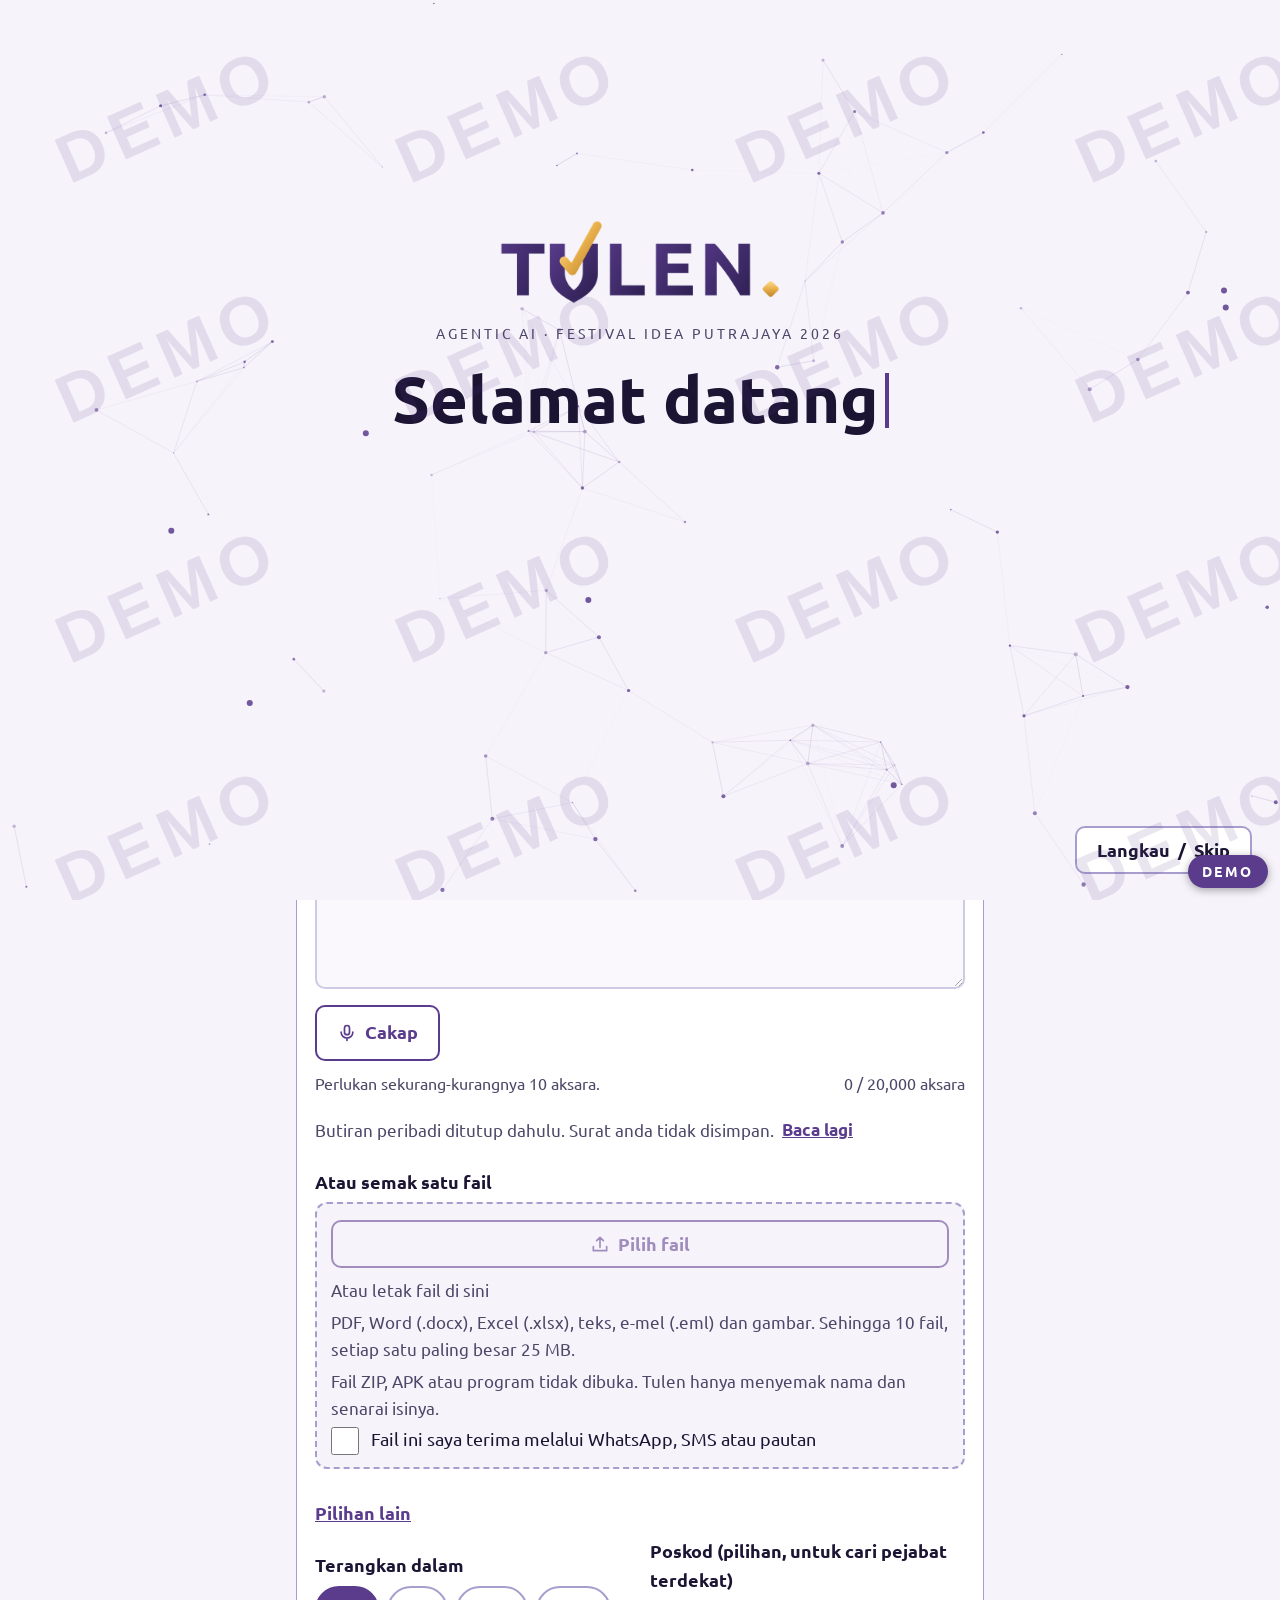
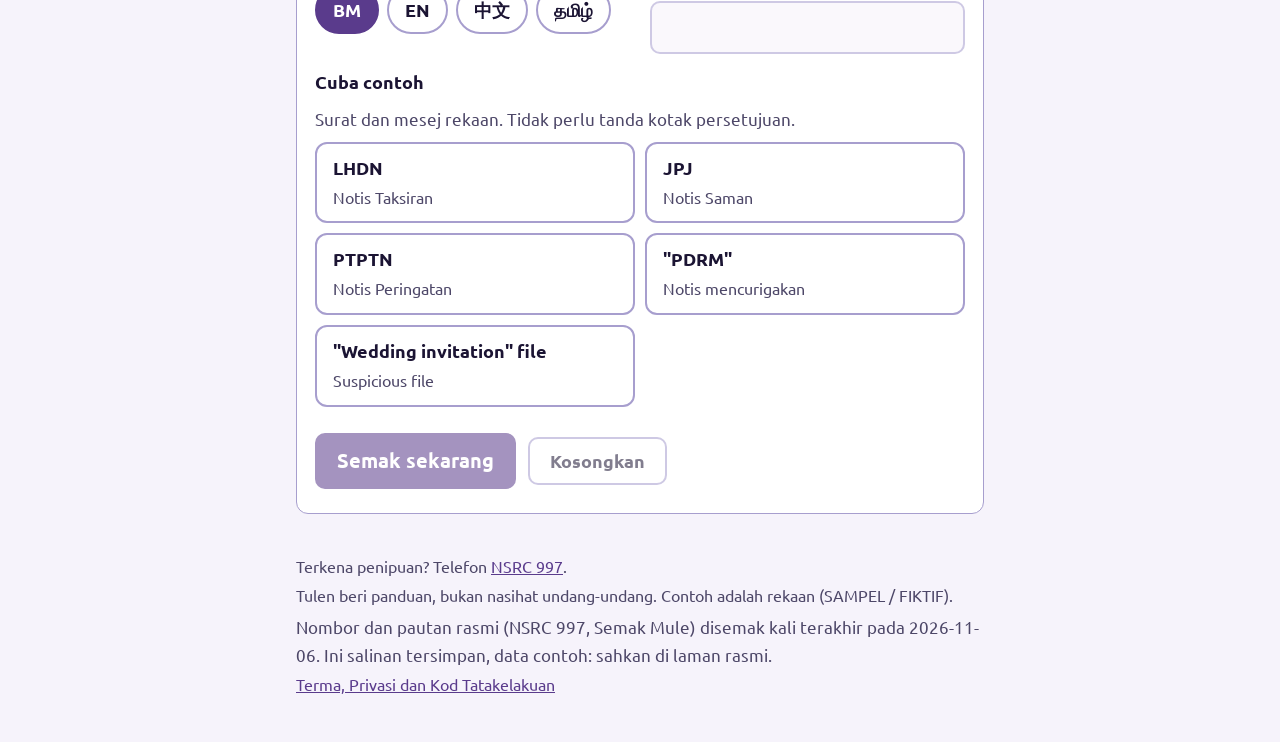
==== commit d4ce6870: "Use the phone layout up to 960px so big phones, landscape and small tablets get the Menu button too " ====
--- a/frontend/index.html
+++ b/frontend/index.html
@@ -27,7 +27,7 @@
   <link rel="preload" href="assets/fonts/ubuntu-latin-400.woff2" as="font" type="font/woff2" crossorigin />
   <link rel="preload" href="assets/fonts/ubuntu-latin-700.woff2" as="font" type="font/woff2" crossorigin />
   <link rel="stylesheet" href="assets/css/fonts.css?v=2a12f096" />
-  <link rel="stylesheet" href="assets/css/styles.css?v=9f49d41c" />
+  <link rel="stylesheet" href="assets/css/styles.css?v=20e33ef7" />
 </head>
 <body>
   <div id="intro" role="dialog" aria-modal="true" aria-label="Tulen">
@@ -345,7 +345,7 @@
   <script src="assets/js/data.js?v=9c902970"></script>
   <script src="assets/js/i18n.js?v=5352ee0c"></script>
   <script src="assets/js/app.js?v=06713146"></script>
-  <script src="assets/js/menu.js?v=fef34172"></script>
+  <script src="assets/js/menu.js?v=6228a8e4"></script>
   <script src="assets/js/intro.js?v=a92e6fae"></script>
 </body>
 </html>
--- a/frontend/assets/css/styles.css
+++ b/frontend/assets/css/styles.css
@@ -507,7 +507,7 @@
 }
 .fp { overflow-wrap: anywhere; font: .85rem/1.5 ui-monospace, Consolas, monospace; }
 
-/* ---------- Phone layer (max-width 640px): one big Menu button, plum header, gold highlights ----------
+/* ---------- Phone and small-tablet layer (max-width 960px): one big Menu button, plum header, gold highlights ----------
    Reasons: the old header was 320px tall on a phone and its page links scrolled sideways out of sight.
    Now: a 64px sticky header, ONE "Menu" button (icon and word) that opens a full-screen sheet of big tiles,
    a red "Already paid" strip that is always one tap away, and a hero card so the first screen says what to do.
@@ -515,7 +515,7 @@
 .menu-btn, .paid-strip-wrap, .sheet { display: none; }
 .top nav a svg { display: none; }
 .hero { display: contents; }
-@media (max-width: 640px) {
+@media (max-width: 960px) {
   html { font-size: 19px; }
   body { background: linear-gradient(180deg, #e7def6 0, var(--bg) 320px) no-repeat, var(--bg); }
   [data-theme="dark"] body { background: linear-gradient(180deg, #241a47 0, var(--bg) 320px) no-repeat, var(--bg); }
@@ -590,7 +590,7 @@
   #form .btn-primary { width: 100%; min-height: 62px; font-size: 1.2rem; margin-right: 0; }
   #form .btn-secondary, #form .btn-quiet { min-height: 54px; }
 }
-@media (max-width: 640px) and (prefers-reduced-motion: no-preference) {
+@media (max-width: 960px) and (prefers-reduced-motion: no-preference) {
   .menu-btn, .sheet nav a, .btn-primary { transition: transform .12s ease, box-shadow .12s ease; }
   .sheet:not([hidden]) { animation: sheetIn .22s ease-out; }
   @keyframes sheetIn { from { opacity: 0; transform: translateY(12px); } to { opacity: 1; transform: none; } }
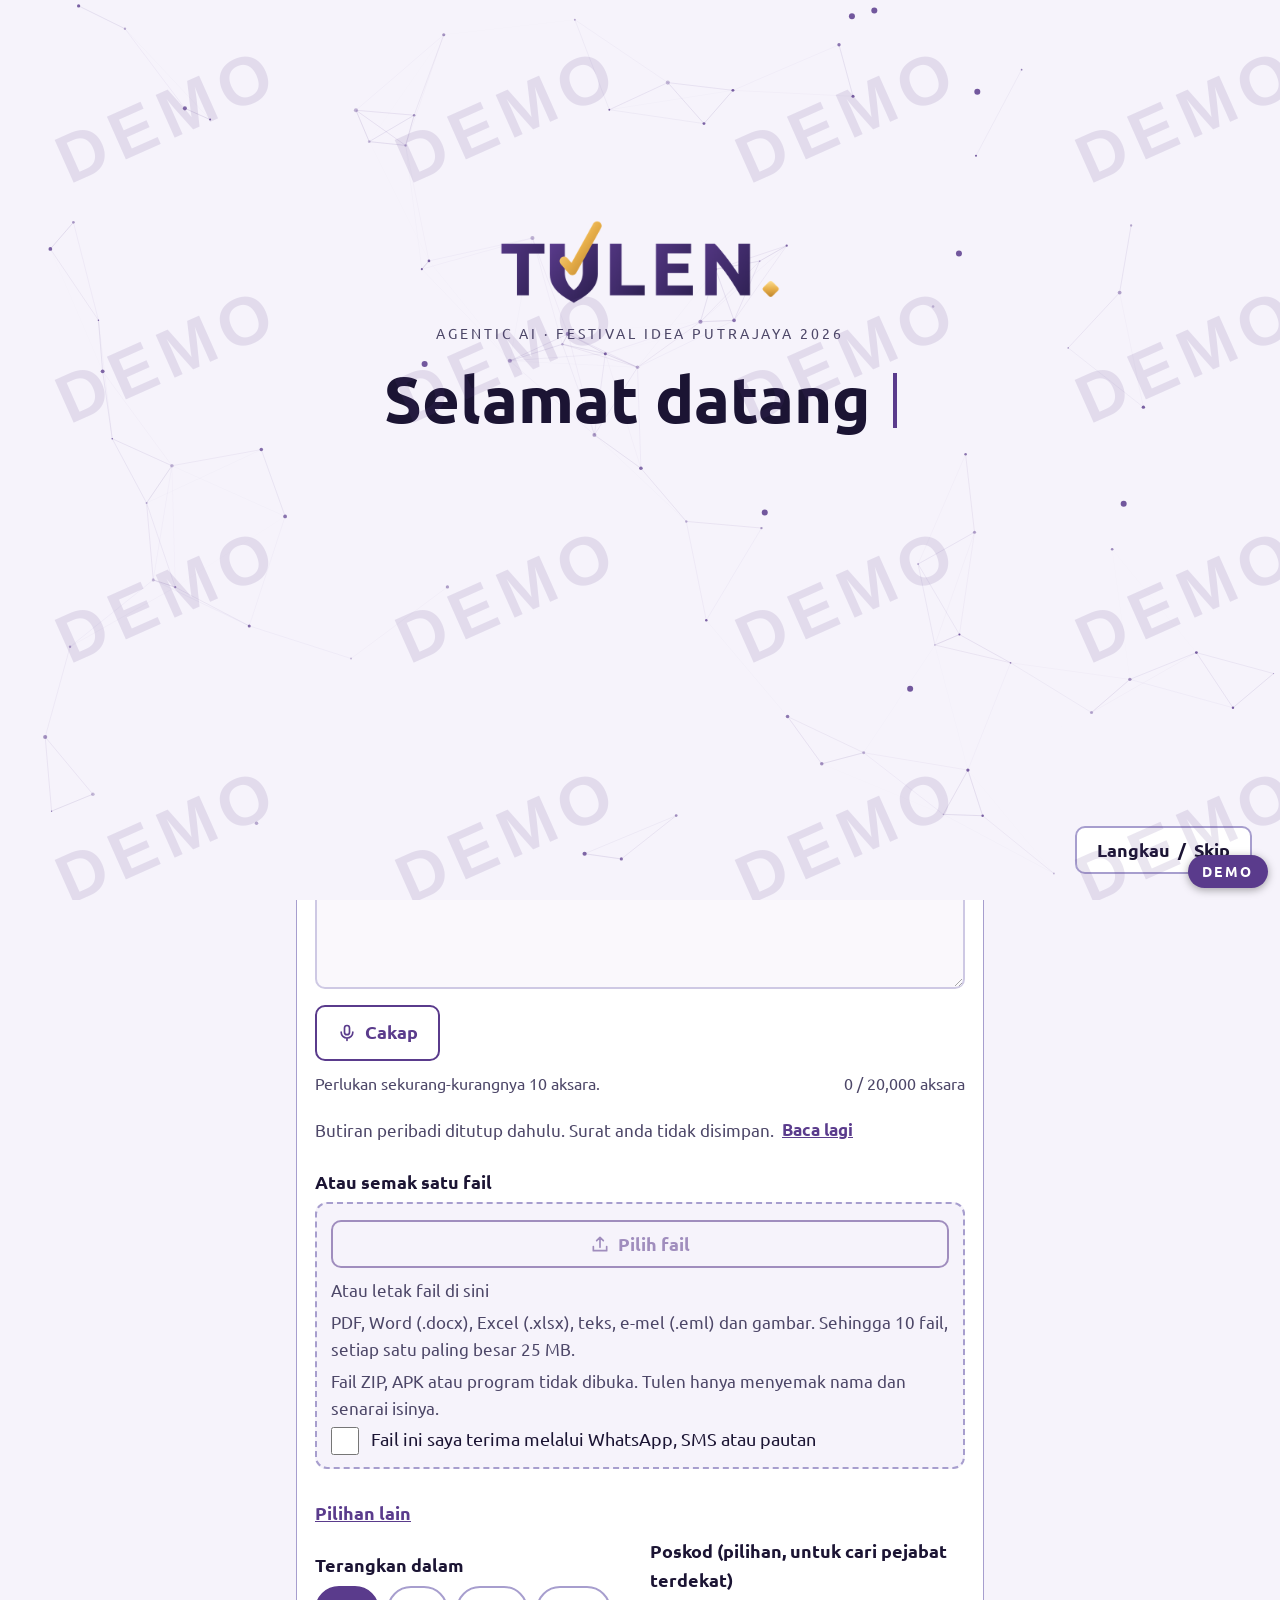
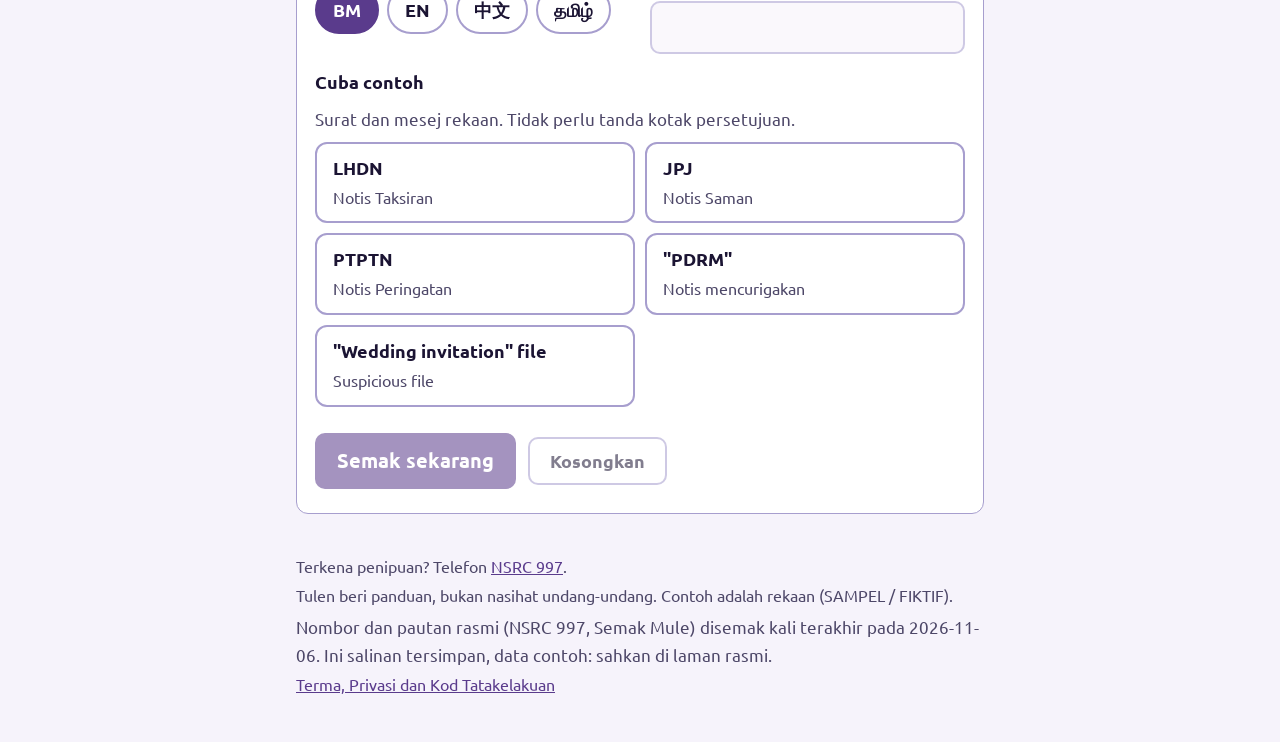
==== commit 90d448e0: "Phone: long words no longer run out of the verdict card A flex child cannot shrink below its longest" ====
--- a/frontend/index.html
+++ b/frontend/index.html
@@ -27,7 +27,7 @@
   <link rel="preload" href="assets/fonts/ubuntu-latin-400.woff2" as="font" type="font/woff2" crossorigin />
   <link rel="preload" href="assets/fonts/ubuntu-latin-700.woff2" as="font" type="font/woff2" crossorigin />
   <link rel="stylesheet" href="assets/css/fonts.css?v=2a12f096" />
-  <link rel="stylesheet" href="assets/css/styles.css?v=20e33ef7" />
+  <link rel="stylesheet" href="assets/css/styles.css?v=5fc55b30" />
 </head>
 <body>
   <div id="intro" role="dialog" aria-modal="true" aria-label="Tulen">
--- a/frontend/assets/css/styles.css
+++ b/frontend/assets/css/styles.css
@@ -595,3 +595,11 @@
   .sheet:not([hidden]) { animation: sheetIn .22s ease-out; }
   @keyframes sheetIn { from { opacity: 0; transform: translateY(12px); } to { opacity: 1; transform: none; } }
 }
+
+/* long words (Malay "mengesahkannya", Tamil) in a card with an icon beside the text: the text block may shrink and must break instead of running out of the card */
+.verdict > div, .reasons li > div { min-width: 0; flex: 1 1 0; }
+.verdict h1, .verdict p, .reasons li, .note, .fb, .fitem { overflow-wrap: anywhere; }
+@media (max-width: 960px) {
+  html[data-senior] .verdict h1 { font-size: clamp(1.2rem, 5.4vw, 1.7rem); line-height: 1.2; }
+  html[data-senior] .verdict p { font-size: 1.05rem; }
+}
